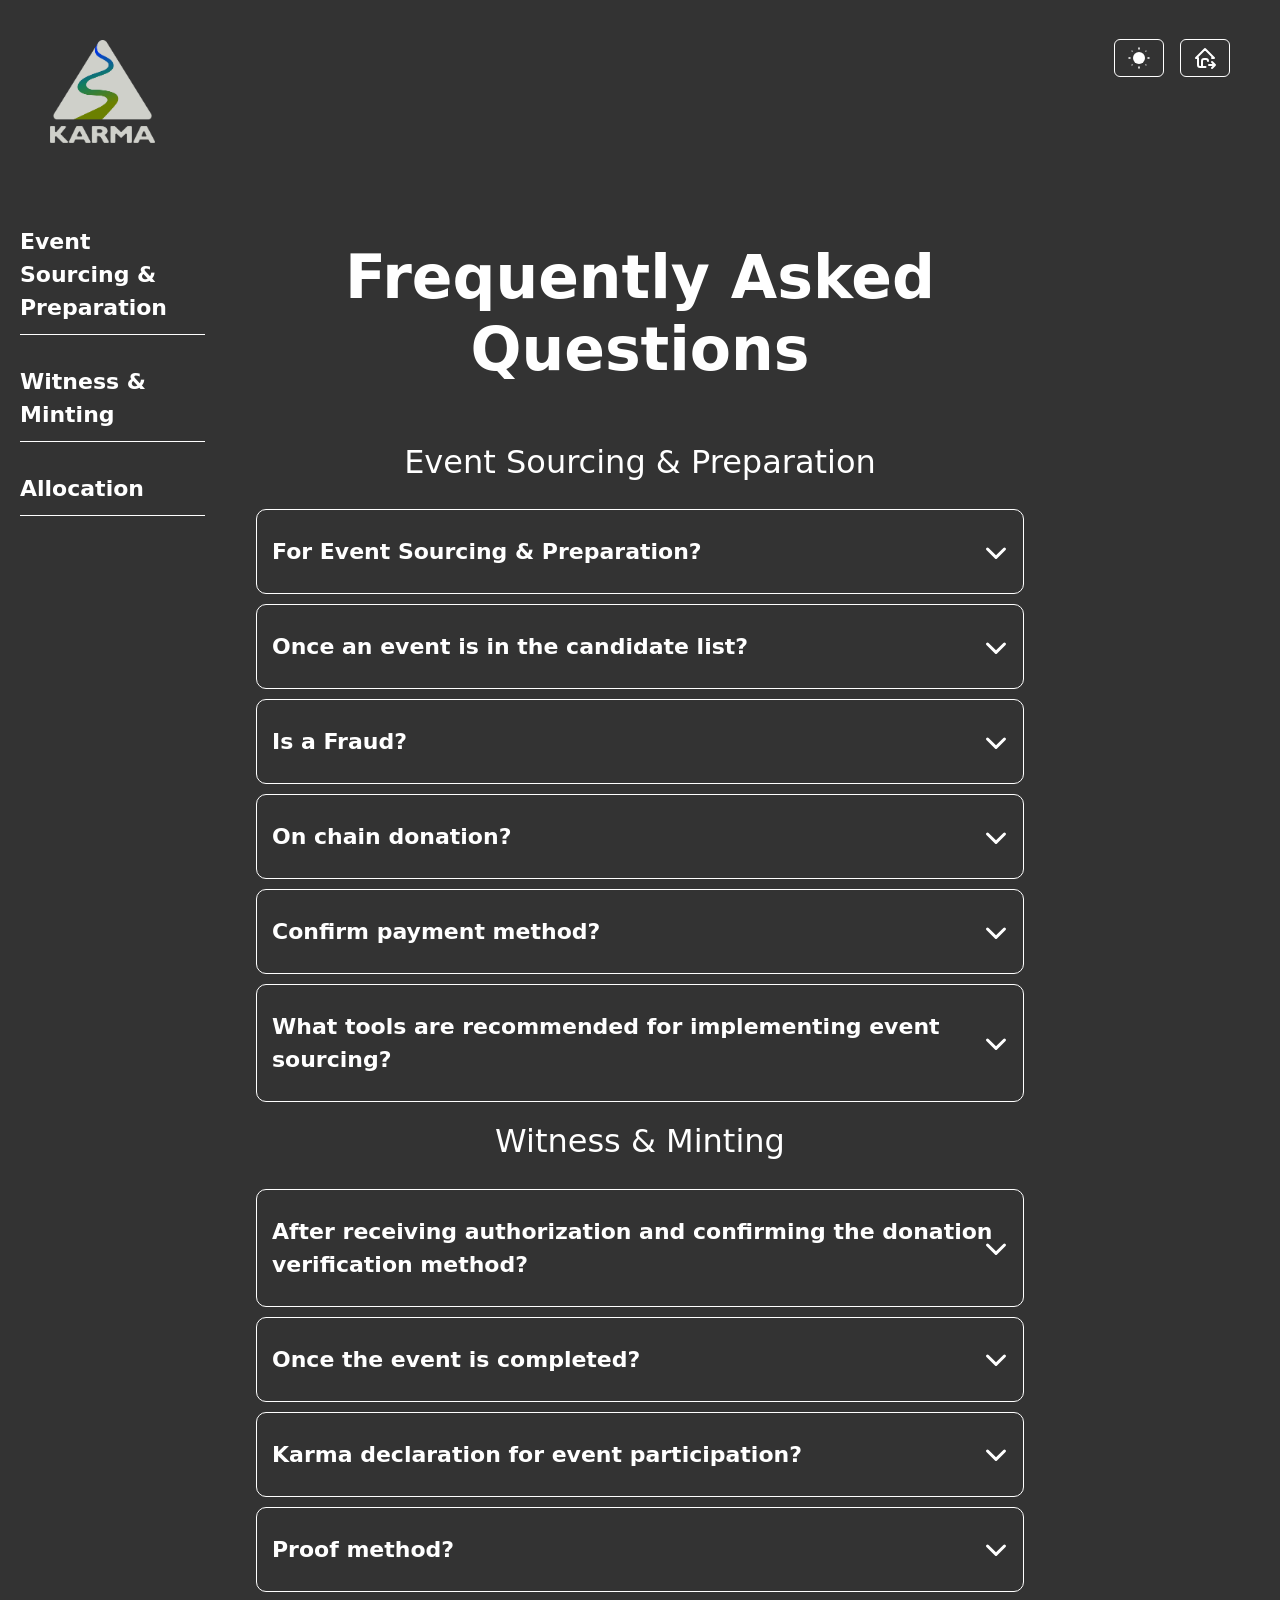
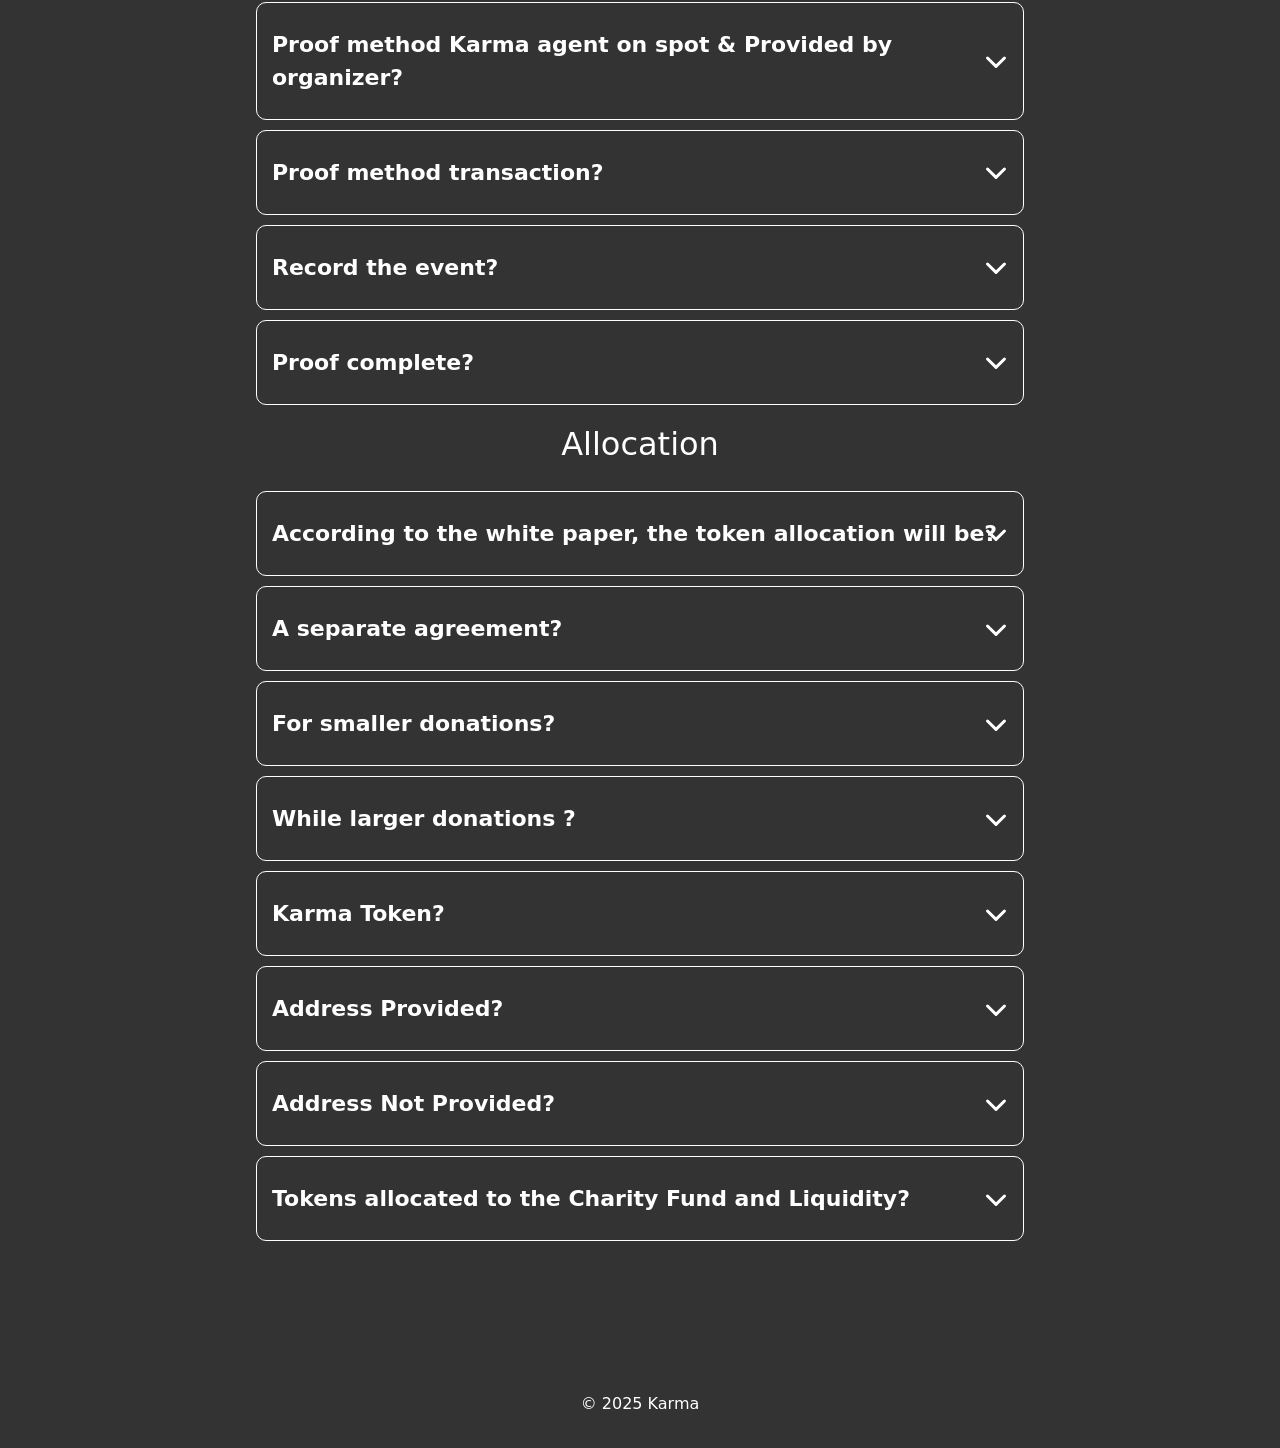
==== faq/index.html @ f9de681f "slug html" ====
<!DOCTYPE html>
<html lang="en">
<head>
    <meta charset="UTF-8" />
    <meta name="viewport" content="width=device-width, initial-scale=1.0" />
    <title>Karma Q&A</title>
    <link rel="stylesheet" href="../faq/faq.css" />
    <meta name="description" content="Karma Today - Faq" />
    <meta name="keywords" content="karma, Faq" />
    <meta name="author" content="karma" />
    <meta name="robots" content="index, follow" />
    <meta name="viewport" content="width=device-width, initial-scale=1.0" />
    <!-- Canonical URL -->
    <link rel="canonical" href="../faq/index.html" />
    <!-- Favicon -->
    <link rel="icon" href="../image/logo.png" type="image/x-icon" />
    <!-- Open Graph (Facebook, Zalo, v.v.) -->
    <meta property="og:title" content="Karma Today - Faq" />
    <meta property="og:description" content="karma today Faq" />
    <meta property="og:url" content="" />
    <meta property="og:type" content="website" />
    <!-- Twitter Card -->
    <meta name="twitter:card" content="summary_large_image" />
    <meta name="twitter:title" content="Karma Today" />
    <meta name="twitter:description" content="Karma today Faq" />
    <!-- Bootstrap CSS -->
    <link href="https://cdn.jsdelivr.net/npm/bootstrap@5.3.3/dist/css/bootstrap.min.css" rel="stylesheet" integrity="sha384-QWTKZyjpPEjISv5WaRU9OFeRpok6YctnYmDr5pNlyT2bRjXh0JMhjY6hW+ALEwIH" crossorigin="anonymous">
</head>
<body data-bs-theme="dark">
    <header>
        <div class="logo">
            <a href="/">
                <img src="../image/logo.png" alt="karma-logo">
            </a>
        </div>
        <div class="d-flex align-items-center">
            <button id="theme-toggle" class="btn btn-outline-secondary me-3">
                <svg class="theme-icon sun-icon" xmlns="http://www.w3.org/2000/svg" width="24" height="24" viewBox="0 0 24 24">
                    <path fill="currentColor" d="M18 12a6 6 0 1 1-12 0a6 6 0 0 1 12 0" />
                    <path fill="currentColor" fill-rule="evenodd" d="M12 1.25a.75.75 0 0 1 .75.75v1a.75.75 0 0 1-1.5 0V2a.75.75 0 0 1 .75-.75M1.25 12a.75.75 0 0 1 .75-.75h1a.75.75 0 0 1 0 1.5H2a.75.75 0 0 1-.75-.75m19 0a.75.75 0 0 1 .75-.75h1a.75.75 0 0 1 0 1.5h-1a.75.75 0 0 1-.75-.75M12 20.25a.75.75 0 0 1 .75.75v1a.75.75 0 0 1-1.5 0v-1a.75.75 0 0 1 .75-.75" clip-rule="evenodd" />
                    <path fill="currentColor" d="M4.398 4.398a.75.75 0 0 1 1.061 0l.393.393a.75.75 0 0 1-1.06 1.06l-.394-.392a.75.75 0 0 1 0-1.06m15.202 0a.75.75 0 0 1 0 1.06l-.392.393a.75.75 0 0 1-1.06-1.06l.392-.393a.75.75 0 0 1 1.06 0m-1.453 13.748a.75.75 0 0 1 1.061 0l.393.393a.75.75 0 0 1-1.06 1.06l-.394-.392a.75.75 0 0 1 0-1.06m-12.295 0a.75.75 0 0 1 0 1.06l-.393.393a.75.75 0 1 1-1.06-1.06l.392-.393a.75.75 0 0 1 1.06 0" opacity="0.5" />
                </svg>
                <svg class="theme-icon moon-icon d-none" xmlns="http://www.w3.org/2000/svg" width="24" height="24" viewBox="0 0 24 24">
                    <path fill="currentColor" fill-rule="evenodd" d="M22 12c0 5.523-4.477 10-10 10a10 10 0 0 1-3.321-.564A9 9 0 0 1 8 18a8.97 8.97 0 0 1 2.138-5.824A6.5 6.5 0 0 0 15.5 15a6.5 6.5 0 0 0 5.567-3.143c.24-.396.933-.32.933.143" clip-rule="evenodd" opacity="0.5" />
                    <path fill="currentColor" d="M2 12c0 4.359 2.789 8.066 6.679 9.435A9 9 0 0 1 8 18c0-2.221.805-4.254 2.138-5.824A6.47 6.47 0 0 1 9 8.5a6.5 6.5 0 0 1 3.143-5.567C12.54 2.693 12.463 2 12 2C6.477 2 2 6.477 2 12" />
                </svg>
            </button>
            <div class="btn-home btn btn-outline-secondary">
                <a href="/">
                    <svg xmlns="http://www.w3.org/2000/svg" width="24" height="24" viewBox="0 0 24 24">
                        <g fill="none" stroke="#000" stroke-linecap="round" stroke-linejoin="round" stroke-width="2">
                            <path d="M9 21v-6a2 2 0 0 1 2-2h2a2 2 0 0 1 2 2" />
                            <path d="M19 12h2l-9-9l-9 9h2v7a2 2 0 0 0 2 2h5.5m3.5-2h6m-3-3l3 3l-3 3" />
                        </g>
                    </svg>
                </a>
            </div>

        </div>
        
    </header>
    <div class="category-nav">
        <div class="sourcing">
            <a href="#" data-target="box1">Event Sourcing & Preparation</a>
        </div>
        <div class="witness">
            <a href="#" data-target="box2">Witness & Minting</a>
        </div>
        <div class="allocation">
            <a href="#" data-target="box3">Allocation</a>
        </div>
    </div> 
    <section id="container">
        <div class="faq-container">
            <div id="bg-tit">
                <h1>Frequently Asked Questions</h1>
            </div>
            <div class="faq-container_content">
                <!-- Dynamically populated by faq.js -->
            </div>
        </div>
    </section>
    <footer class="text-center p-3">
        <p>© 2025 Karma</p>
    </footer>
    <!-- Bootstrap JS -->
    <script src="https://cdn.jsdelivr.net/npm/bootstrap@5.3.3/dist/js/bootstrap.bundle.min.js" integrity="sha384-YvpcrYf0tY3lHB60NNkmXc5s9fDVZLESaAA55NDzOxhy9GkcIdslK1eN7N6jIeHz" crossorigin="anonymous"></script>
    <!-- Theme Toggle JS -->
    <script src="./theme-toggle.js"></script>
    <!-- FAQ JS -->
    <script src="./faq.js"></script>
</body>
</html>
---- faq/faq.css ----
@import url('https://fonts.cdnfonts.com/css/aceh');
* {
    padding: 0;
    box-sizing: border-box;
    margin: 0;
}
html {
    font-family: 'Aceh', sans-serif;
    scroll-behavior: smooth;
}
body {
    min-height: 100vh;
    position: relative;
    display: flex;
    align-items: center;
    flex-direction: column;
    transition: color 0.3s, border-color 0.3s, background-color 0.3s;
    scroll-behavior: smooth;
}  
header {
    width: 100%;
    display: flex;
    justify-content: space-between;
    height: 6rem;
    padding: 0 50px;
    position: fixed;
    margin-top: 10px;
    z-index: 100;

}
header .logo {
    margin-top: 30px;
    max-width: 105px;
    max-height: 80px;
}   
header .logo a{
    cursor: pointer;
    width: 100%;
    height: 100%;
}
header .logo img {
    object-fit: cover;
    width: 100%;
}   
#bg-tit{
    width: 100%;
    display: flex;
    align-items: center;
    justify-content: center;
}
#container {
    margin: 15vh 0;
    display: flex;
    width: 100%;
    position: relative;
    gap: 50px;
    justify-content: center;
}
.category-nav {
    display: flex;
    flex-direction: column;
    max-width: 16%;
    gap: 30px;
    height: 100%;
    padding-left: 30px;
    position: fixed;
    left: 0;
    top: 25%;
    cursor: pointer;
    z-index: 100;
}
.category-nav .sourcing,
.category-nav .witness,
.category-nav .allocation {
    font-size: 24px;
    font-weight: 600;
    border-bottom: 1px solid;
    padding-bottom: 10px;
    cursor: pointer;
}
.category-nav .sourcing a,
.category-nav .witness a,
.category-nav .allocation a {
    text-decoration: none;
    width: 100%;
    height: 100%;
}
#container .faq-container {
    display: flex;
    align-items: center;
    justify-content: center;
    flex-direction: column;
    gap: 30px;
    width: 100%;
    max-width: 60%;
}
#container .faq-container h1 {
    font-size: 70px;
    font-weight: bold;
    width: 100%;
    text-align: center;
}
#container .faq-container .faq-container_content {
    width: 100%;
}
.faq-container_content .faq-box {
    width: 100%;
    display: flex;
    flex-direction: column;
    gap: 10px;
}
.faq-box .faq-box_content .question {
    cursor: pointer !important;
    pointer-events: auto !important;
    z-index: 100;
}

/* Ensure no parent elements block clicks */
.faq-container, .faq-container_content, .faq-box {
    pointer-events: auto;
}
.faq-container_content .faq-box .faq-box_title {
    font-size: 20px;
    margin: 20px 0 10px;
    width: 100%;
}
.faq-container_content .faq-box .faq-box_title h2 {
    width: 100%;
    text-align: center;
}
.faq-container_content .faq-box .faq-box_content {
    width: 100%;
    border-radius: 10px;
    padding: 25px 15px;
    display: flex;
    flex-direction: column;
    justify-content: center;
    transition: all .3s ease-in-out;
    border: 1px solid;
}
.faq-box .faq-box_content .question {
    font-size: 22px;
    font-weight: 600;
    cursor: pointer;
    position: relative;
}
.faq-box .faq-box_content .answer {
    font-size: 20px;
    font-weight: 400;
    display: none;
}
.faq-box .faq-box_content .answer.active {
    display: block;
}
.faq-box .faq-box_content .accordion {
    position: absolute;
    top: 50%;
    right: 0;
    transform: translateY(-50%);
}
.faq-box .faq-box_content .accordion .show-answer {
    font-size: 20px;
    font-weight: 600;
    align-items: center;
    justify-content: center;
}
.faq-box .faq-box_content .accordion .show-answer svg.rotate {
    transform: rotate(180deg);
}
.faq-box .faq-box_content .accordion .show-answer {
    display: flex;
}
.faq-box .faq-box_content .accordion .show-answer svg {
    max-width: 100%;
    transition: transform 0.3s ease;
    width: 24px;
    height: 24px;
}
.no-select {
    -webkit-user-select: none;
    -ms-user-select: none;
    user-select: none;
}
.faq-container {
    -webkit-user-select: none;
    -ms-user-select: none;
    user-select: none;
}
footer {
    width: 100%;
}
.theme-icon {
    width: 24px;
    height: 24px;
    vertical-align: middle;
}

/* Ensure SVG fill matches theme */
[data-bs-theme="light"] .btn-outline-secondary .theme-icon {
    fill: #000;
}

[data-bs-theme="dark"] .btn-outline-secondary .theme-icon {
    fill: #fff;
}
[data-bs-theme="light"] .btn-home{
    border-color: #000;
}
[data-bs-theme="dark"] .btn-home{
    border-color: #fff;
}
[data-bs-theme="light"] .btn-home svg g {
    stroke: #000;
}

[data-bs-theme="dark"] .btn-home svg g {
    stroke: #fff;
}
/* Theme-specific styles */
[data-bs-theme="light"] {
    color: #000;
    border-color: #000;
    background-color: #fff;
}

[data-bs-theme="light"] header,
[data-bs-theme="light"] .category-nav .sourcing,
[data-bs-theme="light"] .category-nav .witness,
[data-bs-theme="light"] .category-nav .allocation,
[data-bs-theme="light"] .faq-box_content,
[data-bs-theme="light"] footer {
    border-color: #000;
}

[data-bs-theme="light"] .category-nav a,
[data-bs-theme="light"] .faq-box_content .question,
[data-bs-theme="light"] .faq-box_content .answer,
[data-bs-theme="light"] .faq-box_title h2 {
    color: #000;
}

[data-bs-theme="light"] .show-answer svg {
    fill: #000;
}

[data-bs-theme="light"] .btn-outline-secondary {
    color: #000;
    border-color: #000;
}

[data-bs-theme="light"] .btn-outline-secondary:hover {
    background-color: #6c757d;
    color: #fff;
}
[data-bs-theme="light"] .logo img {
    filter: none;
}

[data-bs-theme="dark"] {
    color: #fff;
    border-color: #fff;
    background-color: #333;
}

[data-bs-theme="dark"] header,
[data-bs-theme="dark"] .category-nav .sourcing,
[data-bs-theme="dark"] .category-nav .witness,
[data-bs-theme="dark"] .category-nav .allocation,
[data-bs-theme="dark"] .faq-box_content,
[data-bs-theme="dark"] footer {
    border-color: #fff;
}
[data-bs-theme="dark"] .category-nav a,
[data-bs-theme="dark"] .faq-box_content .question,
[data-bs-theme="dark"] .faq-box_content .answer,
[data-bs-theme="dark"] .faq-box_title h2 {
    color: #fff;
}

[data-bs-theme="dark"] .show-answer svg {
    fill: #fff;
}

[data-bs-theme="dark"] .btn-outline-secondary {
    color: #fff;
    border-color: #fff;
}

[data-bs-theme="dark"] .btn-outline-secondary:hover {
    background-color: #6c757d;
    color: #fff;
}
[data-bs-theme="dark"] .logo img {
    filter: invert(1);
}

/*respon*/
@media (max-width: 1440px) {
    header {
        padding: 0 50px;
        position: relative;
    }
    .category-nav {
        padding-left: 20px;
    }
    #container .faq-container h1 {
        font-size: 60px;
    }
    .category-nav .sourcing,
    .category-nav .witness,
    .category-nav .allocation {
        font-size: 22px;
    }
}

@media (max-width: 1200px) {
    header {
        padding: 0 40px;
        height: 5rem;
    }
    header .logo {
        max-width: 90px;
        max-height: 70px;
        margin-top: 25px;
    }
    .category-nav {
        top: 20%;
        gap: 25px;
    }
    #container {
        margin: 12vh 0;
    }
    #container .faq-container {
        max-width: 60%;
    }
    #container .faq-container h1 {
        font-size: 50px;
    }
    .faq-box .faq-box_content .question {
        font-size: 20px;
    }
    .faq-box .faq-box_content .answer {
        font-size: 18px;
    }
    .faq-container_content .faq-box .faq-box_title {
        font-size: 18px;
    }
}

@media (max-width: 990px) {
    header {
        padding: 0 40px;
        height: auto;
        gap: 35px;
    }
    header .logo {
        margin-top: 20px;
    }
    header .d-flex {
        justify-content: end;
        width: 100%;
    }
    .category-nav {
        position: static;
        flex-direction: row;
        max-width: 100%;
        justify-content: center;
        gap: 20px;
        padding: 0;
        margin: 35px 0 20px;
        background-color: inherit;
        flex-wrap: wrap;
    }
    .category-nav .sourcing,
    .category-nav .witness,
    .category-nav .allocation {
        font-size: 20px;
        border-bottom: none;
        padding: 10px 15px;
        border-radius: 10px;
        text-align: center;
    }
    #container {
        margin: 0;
        flex-direction: column;
        align-items: center;
    }
    #container .faq-container {
        max-width: 85%;
        gap: 0;
    }
    #container .faq-container h1 {
        font-size: 45px;
    }
}

@media (max-width: 768px) {
    header {
        padding: 0 20px;
    }
    header .logo {
        max-width: 80px;
        max-height: 60px;
    }
    #theme-toggle, .btn-home {
        padding: 8px;
    }
    .theme-icon, .btn-home svg {
        width: 20px;
        height: 20px;
    }
    .category-nav {
        gap: 15px;
    }
    #container{
        margin: 0;
    }
    .category-nav .sourcing,
    .category-nav .witness,
    .category-nav .allocation {
        font-size: 18px;
        padding: 8px 12px;
    }
    #container .faq-container {
        max-width: 90%;
        gap: 10px;
    }
    #container .faq-container h1 {
        font-size: 40px;
    }
    .faq-box .faq-box_content {
        padding: 20px 10px;
    }
    .faq-box .faq-box_content .question {
        font-size: 18px;
    }
    .faq-box .faq-box_content .answer {
        font-size: 16px;
    }
    .faq-container_content .faq-box .faq-box_title {
        font-size: 16px;
        margin: 15px 0 8px;
    }
    footer {
        font-size: 14px;
    }
}

@media (max-width: 640px) {
    header {
        padding: 0 15px;
        margin-top: 5px;
    }
    header .logo {
        max-width: 70px;
        max-height: 50px;
        margin-top: 15px;
    }
    header .d-flex {
        gap: 10px;
    }

    #theme-toggle, .btn-home {
        padding: 6px;
    }
    .theme-icon, .btn-home svg {
        width: 18px;
        height: 18px;
    }
    .category-nav {
        gap: 10px;
    }
    .category-nav .sourcing,
    .category-nav .witness,
    .category-nav .allocation {
        font-size: 16px;
        padding: 6px 10px;
    }
    #container .faq-container {
        max-width: 95%;
        gap: 0;
    }
    
    #container .faq-container h1 {
        font-size: 35px;
    }
    .faq-box .faq-box_content {
        padding: 15px 8px;
    }
    .faq-box .faq-box_content .question {
        font-size: 16px;
    }
    .faq-box .faq-box_content .answer {
        font-size: 14px;
    }
    .faq-container_content .faq-box .faq-box_title {
        font-size: 14px;
        margin: 12px 0 0;
    }
    .faq-box .faq-box_content .accordion .show-answer svg {
        width: 20px;
        height: 20px;
    }
    #theme-toggle {
        margin-right: 0 !important;
        padding: 7px 12px;
    }
    .btn-home{
        margin-left: 0 !important;
    }
    header .btn-home{
        margin-left: 0 !important;
    }
}

@media (max-width: 450px) {
    header{
        margin-top: 20px;
    }
    header .logo {
        max-width: 60px;
        max-height: 45px;
        margin-top: 0;
    }
    .theme-icon, .btn-home svg {
        width: 16px;
        height: 16px;
    }
    .category-nav .sourcing,
    .category-nav .witness,
    .category-nav .allocation {
        font-size: 14px;
    }
    #container .faq-container h1 {
        font-size: 30px;
    }
    .faq-box .faq-box_content .question {
        font-size: 14px;
    }
    .faq-box .faq-box_content .answer {
        font-size: 12px;
    }
    .faq-container_content .faq-box .faq-box_title {
        font-size: 12px;
    }
    footer {
        font-size: 12px;
        padding: 10px;
    }
}
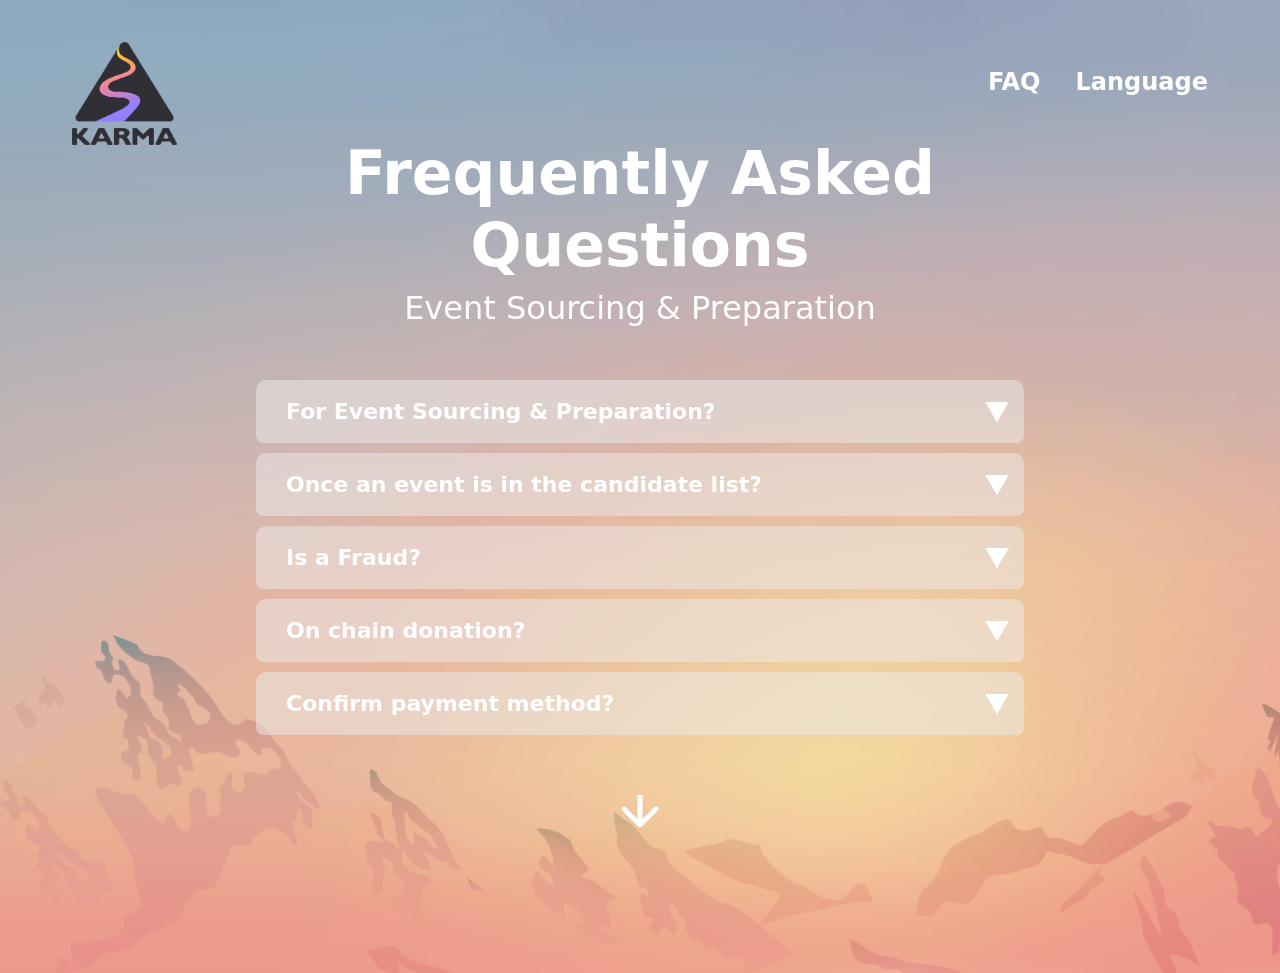
==== commit 562da6d1: "update" ====
--- a/faq/index.html
+++ b/faq/index.html
@@ -4,20 +4,20 @@
     <meta charset="UTF-8" />
     <meta name="viewport" content="width=device-width, initial-scale=1.0" />
     <title>Karma Q&A</title>
-    <link rel="stylesheet" href="../faq/faq.css" />
+    <link rel="stylesheet" href="./index.css" />
+    <link rel="stylesheet" href="../style.css" />
     <meta name="description" content="Karma Today - Faq" />
     <meta name="keywords" content="karma, Faq" />
     <meta name="author" content="karma" />
     <meta name="robots" content="index, follow" />
     <meta name="viewport" content="width=device-width, initial-scale=1.0" />
     <!-- Canonical URL -->
-    <link rel="canonical" href="../faq/index.html" />
+    <link rel="canonical" href="./index.html" />
     <!-- Favicon -->
     <link rel="icon" href="../image/logo.png" type="image/x-icon" />
     <!-- Open Graph (Facebook, Zalo, v.v.) -->
     <meta property="og:title" content="Karma Today - Faq" />
     <meta property="og:description" content="karma today Faq" />
-    <meta property="og:url" content="" />
     <meta property="og:type" content="website" />
     <!-- Twitter Card -->
     <meta name="twitter:card" content="summary_large_image" />
@@ -26,68 +26,50 @@
     <!-- Bootstrap CSS -->
     <link href="https://cdn.jsdelivr.net/npm/bootstrap@5.3.3/dist/css/bootstrap.min.css" rel="stylesheet" integrity="sha384-QWTKZyjpPEjISv5WaRU9OFeRpok6YctnYmDr5pNlyT2bRjXh0JMhjY6hW+ALEwIH" crossorigin="anonymous">
 </head>
-<body data-bs-theme="dark">
-    <header>
-        <div class="logo">
-            <a href="/">
-                <img src="../image/logo.png" alt="karma-logo">
+<body>
+    <main>
+        <div id="header">
+            <a href="/" class="logo">
+                <img src="../image/logo.png" alt="karma-logo" loading="lazy">
             </a>
-        </div>
-        <div class="d-flex align-items-center">
-            <button id="theme-toggle" class="btn btn-outline-secondary me-3">
-                <svg class="theme-icon sun-icon" xmlns="http://www.w3.org/2000/svg" width="24" height="24" viewBox="0 0 24 24">
-                    <path fill="currentColor" d="M18 12a6 6 0 1 1-12 0a6 6 0 0 1 12 0" />
-                    <path fill="currentColor" fill-rule="evenodd" d="M12 1.25a.75.75 0 0 1 .75.75v1a.75.75 0 0 1-1.5 0V2a.75.75 0 0 1 .75-.75M1.25 12a.75.75 0 0 1 .75-.75h1a.75.75 0 0 1 0 1.5H2a.75.75 0 0 1-.75-.75m19 0a.75.75 0 0 1 .75-.75h1a.75.75 0 0 1 0 1.5h-1a.75.75 0 0 1-.75-.75M12 20.25a.75.75 0 0 1 .75.75v1a.75.75 0 0 1-1.5 0v-1a.75.75 0 0 1 .75-.75" clip-rule="evenodd" />
-                    <path fill="currentColor" d="M4.398 4.398a.75.75 0 0 1 1.061 0l.393.393a.75.75 0 0 1-1.06 1.06l-.394-.392a.75.75 0 0 1 0-1.06m15.202 0a.75.75 0 0 1 0 1.06l-.392.393a.75.75 0 0 1-1.06-1.06l.392-.393a.75.75 0 0 1 1.06 0m-1.453 13.748a.75.75 0 0 1 1.061 0l.393.393a.75.75 0 0 1-1.06 1.06l-.394-.392a.75.75 0 0 1 0-1.06m-12.295 0a.75.75 0 0 1 0 1.06l-.393.393a.75.75 0 1 1-1.06-1.06l.392-.393a.75.75 0 0 1 1.06 0" opacity="0.5" />
-                </svg>
-                <svg class="theme-icon moon-icon d-none" xmlns="http://www.w3.org/2000/svg" width="24" height="24" viewBox="0 0 24 24">
-                    <path fill="currentColor" fill-rule="evenodd" d="M22 12c0 5.523-4.477 10-10 10a10 10 0 0 1-3.321-.564A9 9 0 0 1 8 18a8.97 8.97 0 0 1 2.138-5.824A6.5 6.5 0 0 0 15.5 15a6.5 6.5 0 0 0 5.567-3.143c.24-.396.933-.32.933.143" clip-rule="evenodd" opacity="0.5" />
-                    <path fill="currentColor" d="M2 12c0 4.359 2.789 8.066 6.679 9.435A9 9 0 0 1 8 18c0-2.221.805-4.254 2.138-5.824A6.47 6.47 0 0 1 9 8.5a6.5 6.5 0 0 1 3.143-5.567C12.54 2.693 12.463 2 12 2C6.477 2 2 6.477 2 12" />
-                </svg>
-            </button>
-            <div class="btn-home btn btn-outline-secondary">
-                <a href="/">
-                    <svg xmlns="http://www.w3.org/2000/svg" width="24" height="24" viewBox="0 0 24 24">
-                        <g fill="none" stroke="#000" stroke-linecap="round" stroke-linejoin="round" stroke-width="2">
-                            <path d="M9 21v-6a2 2 0 0 1 2-2h2a2 2 0 0 1 2 2" />
-                            <path d="M19 12h2l-9-9l-9 9h2v7a2 2 0 0 0 2 2h5.5m3.5-2h6m-3-3l3 3l-3 3" />
-                        </g>
-                    </svg>
-                </a>
-            </div>
-
-        </div>
-        
-    </header>
-    <div class="category-nav">
-        <div class="sourcing">
-            <a href="#" data-target="box1">Event Sourcing & Preparation</a>
-        </div>
-        <div class="witness">
-            <a href="#" data-target="box2">Witness & Minting</a>
-        </div>
-        <div class="allocation">
-            <a href="#" data-target="box3">Allocation</a>
-        </div>
-    </div> 
-    <section id="container">
-        <div class="faq-container">
-            <div id="bg-tit">
-                <h1>Frequently Asked Questions</h1>
-            </div>
-            <div class="faq-container_content">
-                <!-- Dynamically populated by faq.js -->
+            <div class="nav">
+                <div class="nav-faq" id="nav-faq">
+                    <a href="#">FAQ</a>
+                </div>
+                <div class="category-nav" id="category-nav">
+                    <div class="sourcing active">
+                        <a href="#" data-target="box1">Event Sourcing & Preparation</a>
+                    </div>
+                    <div class="witness">
+                        <a href="#" data-target="box2">Witness & Minting</a>
+                    </div>
+                    <div class="allocation">
+                        <a href="#" data-target="box3">Allocation</a>
+                    </div>
+                </div>
+                <div class="nav-language">
+                    <div id="lang-toggle">Language</div>
+                    <div id="lang-submenu" class="hidden">
+                        <div data-lang="en" class="lang active">ENG</div>
+                        <div data-lang="cn" class="lang">汉语</div>
+                    </div>
+                </div>
             </div>
         </div>
-    </section>
-    <footer class="text-center p-3">
-        <p>© 2025 Karma</p>
-    </footer>
+        <section id="container">
+            <div class="faq-container">
+                <div id="bg-tit">
+                    <h1>Frequently Asked Questions</h1>
+                </div>
+                <div class="faq-container_content">
+                    <!-- Dynamically populated by script -->
+                </div>
+            </div>
+        </section>
+    </main>
     <!-- Bootstrap JS -->
     <script src="https://cdn.jsdelivr.net/npm/bootstrap@5.3.3/dist/js/bootstrap.bundle.min.js" integrity="sha384-YvpcrYf0tY3lHB60NNkmXc5s9fDVZLESaAA55NDzOxhy9GkcIdslK1eN7N6jIeHz" crossorigin="anonymous"></script>
-    <!-- Theme Toggle JS -->
-    <script src="./theme-toggle.js"></script>
     <!-- FAQ JS -->
-    <script src="./faq.js"></script>
+    <script src="./index.js"></script>
 </body>
 </html>
--- a/faq/index.css
+++ b/faq/index.css
@@ -0,0 +1,523 @@
+@import url('https://fonts.googleapis.com/css2?family=Roboto:ital,wght@0,400;0,500;0,700;1,400;1,500;1,700&display=swap');
+* {
+    padding: 0;
+    box-sizing: border-box;
+    margin: 0;
+}
+html {
+    font-family: "Roboto", sans-serif;
+    scroll-behavior: smooth;
+}
+body {
+    min-height: 100vh;
+    position: relative;
+    transition: color 0.3s, border-color 0.3s, background-color 0.3s;
+    scroll-behavior: smooth;
+} 
+
+main{
+    position: relative;
+    display: flex;
+    flex-direction: column;
+    align-items: center;
+    height: 100%;
+    min-height: 100vh;
+    width: 100%;
+    background-image: url('../image/faq/bg.png');
+    background-repeat: no-repeat;
+    background-size: cover;
+    padding-top: 52px;
+    z-index: 100000;
+    overflow: hidden;
+}
+#header {
+    width: 100%;
+    display: flex;
+    justify-content: space-between;
+    height: 6rem;
+    padding: 0 50px;
+    position: fixed;
+    z-index: 100;
+
+}
+#header .logo a{
+    cursor: pointer;
+    width: 100%;
+    height: 100%;
+}
+#header .logo img {
+    object-fit: cover;
+    width: 100%;
+}
+#bg-tit{
+    width: 100%;
+    display: flex;
+    align-items: center;
+    justify-content: center;
+}
+#container {
+    margin: 15vh 0;
+    display: flex;
+    width: 100%;
+    position: relative;
+    gap: 50px;
+    justify-content: center;
+}
+.category-nav {
+    display: none;
+    position: absolute;
+    top: 100%;
+    box-shadow: 0 4px 8px rgba(0,0,0,0.1);
+    z-index: 100;
+    border-radius: 4px;
+    width: 250px;
+    height: 100vh;
+}
+
+.category-nav.visible {
+    display: block;
+}
+
+.category-nav div {
+    padding: 10px 15px;
+    cursor: pointer;
+    transition: background-color 0.3s;
+}
+
+.category-nav div:hover a{
+    color: #000;
+}
+
+.category-nav div.active a {
+    font-weight: bold;
+    color: #000;
+}
+
+.category-nav div a {
+    font-weight: bold;
+    color: #f5f5f5;
+}
+.nav-faq {
+    position: relative;
+    cursor: pointer;
+}
+.nav-faq:hover a{
+    color: #000;
+}
+
+.faq-box {
+    display: none;
+}
+
+.faq-box.active {
+    display: flex;
+}
+
+.show-more-btn {
+    display: flex;
+    align-items: center;
+    justify-content: center;
+    margin-top: 40px;
+    padding: 10px;
+    border-radius: 4px;
+    cursor: pointer;
+    width: 100%;
+}
+
+.show-more-btn svg {
+    transition: all .3s ease-in-out;
+}
+
+.show-more-btn.expanded svg {
+    transform: rotate(180deg);
+}
+
+.hidden-content {
+    display: none;
+}
+
+.hidden-content.visible {
+    display: flex;
+    gap: 10px;
+    flex-direction: column;
+}
+.category-nav .sourcing,
+.category-nav .witness,
+.category-nav .allocation {
+    font-size: 24px;
+    font-weight: 600;
+    border-bottom: 1px solid;
+    padding-bottom: 10px;
+    cursor: pointer;
+}
+.category-nav .sourcing a,
+.category-nav .witness a,
+.category-nav .allocation a {
+    text-decoration: none;
+    width: 100%;
+    height: 100%;
+}
+#container .faq-container {
+    display: flex;
+    align-items: center;
+    justify-content: center;
+    flex-direction: column;
+    width: 100%;
+    max-width: 60%;
+}
+#container .faq-container h1 {
+    font-size: 70px;
+    font-weight: bold;
+    width: 100%;
+    color: #fff;
+    text-align: center;
+}
+#container .faq-container .faq-container_content {
+    width: 100%;
+}
+.faq-container_content .faq-box {
+    width: 100%;
+    flex-direction: column;
+    gap: 10px;
+}
+/* .faq-container_content .box1 {
+    width: 100%;
+    display: flex;
+    flex-direction: column;
+    gap: 10px;
+} */
+.faq-box .faq-box_content .question {
+    cursor: pointer !important;
+    pointer-events: auto !important;
+    z-index: 100;
+    color: #fff;
+    font-weight: 600;
+    border-radius: 8px;
+    background: rgba(255, 255, 255, 0.45);
+}
+
+/* Ensure no parent elements block clicks */
+.faq-container, .faq-container_content, .faq-box {
+    pointer-events: auto;
+}
+.faq-container_content .faq-box .faq-box_title {
+    font-size: 20px;
+    width: 100%;
+}
+.faq-container_content .faq-box .faq-box_title h2 {
+    width: 100%;
+    text-align: center;
+    color: #fff;
+    padding-bottom: 35px;
+}
+.faq-container_content .faq-box .faq-box_content {
+    width: 100%;
+    border-radius: 10px;
+    display: flex;
+    flex-direction: column;
+    justify-content: center;
+    transition: all .3s ease-in-out;
+    background: rgba(58, 58, 58, 0.10);
+}
+.faq-box .faq-box_content .question {
+    border-top-right-radius: 10px;
+    border-top-left-radius: 10px;
+    font-size: 22px;
+    font-weight: 600;
+    cursor: pointer;
+    position: relative;
+    padding: 15px 15px 15px 30px;
+
+}
+.faq-box .faq-box_content .answer {
+    color: #fff;
+    font-weight: 400;
+    padding: 15px 15px 15px 30px;
+    font-size: 20px;
+    font-weight: 400;
+    display: none;
+    z-index: 1000;
+    border-bottom-right-radius: 10px;
+    border-bottom-left-radius: 10px;
+}
+.faq-box .faq-box_content .answer.active {
+    display: flex;
+}
+.faq-box .faq-box_content .accordion {
+    position: absolute;
+    top: 50%;
+    right: 2%;
+    transform: translateY(-50%);
+}
+.faq-box .faq-box_content .accordion .show-answer {
+    font-size: 20px;
+    font-weight: 600;
+    align-items: center;
+    justify-content: center;
+}
+.faq-box .faq-box_content .accordion .show-answer svg.rotate {
+    transform: rotate(180deg);
+}
+.faq-box .faq-box_content .accordion .show-answer {
+    display: flex;
+}
+.faq-box .faq-box_content .accordion .show-answer svg {
+    max-width: 100%;
+    transition: transform 0.3s ease;
+    width: 24px;
+    height: 24px;
+}
+.no-select {
+    -webkit-user-select: none;
+    -ms-user-select: none;
+    user-select: none;
+}
+.faq-container {
+    -webkit-user-select: none;
+    -ms-user-select: none;
+    user-select: none;
+}
+footer {
+    width: 100%;
+}
+/*respon*/
+@media (max-width: 1440px) {
+    header {
+        padding: 0 50px;
+        position: relative;
+    }
+    .category-nav {
+        padding-left: 20px;
+    }
+    #container .faq-container h1 {
+        font-size: 60px;
+        color: #fff;
+    }
+    .category-nav .sourcing,
+    .category-nav .witness,
+    .category-nav .allocation {
+        font-size: 22px;
+    }
+}
+
+@media (max-width: 1200px) {
+    header {
+        padding: 0 40px;
+        height: 5rem;
+    }
+    header .logo {
+        max-width: 90px;
+        max-height: 70px;
+        margin-top: 25px;
+    }
+    .category-nav {
+        gap: 25px;
+    }
+    #container {
+        margin: 12vh 0;
+    }
+    #container .faq-container {
+        max-width: 60%;
+    }
+    #container .faq-container h1 {
+        font-size: 50px;
+    }
+    .faq-box .faq-box_content .question {
+        font-size: 20px;
+    }
+    .faq-box .faq-box_content .answer {
+        font-size: 18px;
+    }
+    .faq-container_content .faq-box .faq-box_title {
+        font-size: 18px;
+    }
+}
+
+@media (max-width: 990px) {
+    main{
+        padding-top: 30px;
+    }
+    header {
+        padding: 0 40px;
+        height: auto;
+        gap: 35px;
+    }
+    header .logo {
+        margin-top: 20px;
+    }
+    header .d-flex {
+        justify-content: end;
+        width: 100%;
+    }
+    .category-nav .sourcing,
+    .category-nav .witness,
+    .category-nav .allocation {
+        font-size: 20px;
+        border-bottom: none;
+        padding: 10px 15px;
+        border-radius: 10px;
+        text-align: center;
+    }
+    #container {
+        margin: 0;
+        flex-direction: column;
+        align-items: center;
+    }
+    #container .faq-container {
+        max-width: 85%;
+        gap: 0;
+    }
+    #container .faq-container h1 {
+        font-size: 45px;
+    }
+}
+
+@media (max-width: 768px) {
+    main{
+        padding-top: 30px;
+    }
+    header {
+        padding: 0 20px;
+    }
+    header .logo {
+        max-width: 80px;
+        max-height: 60px;
+    }
+    .category-nav {
+        gap: 15px;
+    }
+    #container{
+        margin: 0;
+    }
+    .category-nav .sourcing,
+    .category-nav .witness,
+    .category-nav .allocation {
+        font-size: 18px;
+        padding: 8px 12px;
+    }
+    #container .faq-container {
+        max-width: 90%;
+        gap: 10px;
+    }
+    #container .faq-container h1 {
+        font-size: 40px;
+    }
+    .faq-box .faq-box_content .question {
+        font-size: 18px;
+    }
+    .faq-box .faq-box_content .answer {
+        font-size: 16px;
+    }
+    .faq-container_content .faq-box .faq-box_title {
+        font-size: 16px;
+        margin: 15px 0 8px;
+    }
+    footer {
+        font-size: 14px;
+    }
+}
+
+@media (max-width: 640px) {
+    .bg-tit{
+        margin: 0;
+    }
+    .faq-container_content .faq-box .faq-box_title h2{
+        padding-bottom: 20px;
+    }
+    #header{
+        justify-content: unset;
+    }
+    #header .nav {
+        gap: 0 !important;
+    }    
+    header {
+        padding: 0 15px;
+        margin-top: 5px;
+    }
+    header .logo {
+        max-width: 70px;
+        max-height: 50px;
+        margin-top: 15px;
+    }
+    header .d-flex {
+        gap: 10px;
+    }
+    .category-nav {
+        gap: 10px;
+    }
+    .category-nav .sourcing,
+    .category-nav .witness,
+    .category-nav .allocation {
+        font-size: 16px;
+        padding: 6px 10px;
+    }
+    #container .faq-container {
+        max-width: 95%;
+        gap: 0;
+    }
+    
+    #container .faq-container h1 {
+        font-size: 35px;
+    }
+    .faq-box .faq-box_content .question {
+        font-size: 16px;
+    }
+    .faq-box .faq-box_content .answer {
+        font-size: 14px;
+    }
+    .faq-container_content .faq-box .faq-box_title {
+        font-size: 14px;
+        margin: 12px 0 0;
+    }
+    .faq-box .faq-box_content .accordion .show-answer svg {
+        width: 20px;
+        height: 20px;
+    }
+    .btn-home{
+        margin-left: 0 !important;
+    }
+    header .btn-home{
+        margin-left: 0 !important;
+    }
+    #header .nav{
+        flex-wrap: nowrap;
+    }
+    .question{
+        z-index: 100000;
+    }
+    h1,h2{
+        color: #000;
+    }
+}
+
+@media (max-width: 450px) {
+    header{
+        margin-top: 20px;
+    }
+    header .logo {
+        max-width: 60px;
+        max-height: 45px;
+        margin-top: 0;
+    }
+    .category-nav .sourcing,
+    .category-nav .witness,
+    .category-nav .allocation {
+        font-size: 14px;
+    }
+    #container .faq-container h1 {
+        font-size: 30px;
+    }
+    .faq-box .faq-box_content .question {
+        font-size: 14px;
+    }
+    .faq-box .faq-box_content .answer {
+        font-size: 12px;
+    }
+    .faq-container_content .faq-box .faq-box_title {
+        font-size: 12px;
+    }
+    footer {
+        font-size: 12px;
+        padding: 10px;
+    }
+}
--- a/style.css
+++ b/style.css
@@ -0,0 +1,647 @@
+@import url('https://fonts.googleapis.com/css2?family=Roboto:ital,wght@0,400;0,500;0,700;1,400;1,500;1,700&display=swap');
+*{
+    padding: 0;
+    box-sizing: border-box;
+    margin: 0;
+}
+html{
+    font-family: "Roboto", sans-serif;
+    scroll-behavior: smooth;
+}
+body{
+    min-height: 100vh;
+    position: relative;
+}
+.strong{
+    font-weight: bold;
+}
+.pd-text{
+    padding-left: 20px;
+    font-weight: 400;
+}
+.mb{
+    display: none;
+}
+.nav-menu {
+    display: none;
+    cursor: pointer;
+    padding: 10px;
+}
+.mountain-container{
+    position: relative;
+    display: flex;
+    flex-direction: column;
+    align-items: center;
+    justify-content: center;
+    height: 100%;
+    width: 100%;
+    padding: 52px 0;
+}
+.karma-content{
+    display: flex;
+    flex-direction: column;
+    align-items: center;
+    justify-content: center;
+    gap: 20px;
+    padding: 0 100px 60px 100px;
+    position: absolute;
+    top: 85%;
+}
+.karma-content h1{
+    font-size: 40px;
+    font-weight: 700;
+}
+.karma-content > span{
+    width: 100%;
+    font-weight: 600;
+    font-size: 28px;
+}
+.karma-content p{
+    width: 100%;
+}
+.karma-content ul{
+    width: 100%;
+}
+.karma-content_img{
+    width: 50%;
+    height: 50%;
+    margin: 50px 0;
+}
+.karma-content_img img{
+    width: 100%;
+    height: 100%;
+    object-fit: cover;
+}
+.karma-content ul li{
+    display: flex;
+    gap: 10px;
+    font-size: 20px;
+}
+.karma-content ul {
+    font-size: 20px;
+}
+#karma-content_en p{
+    font-size: 20px;
+    font-weight: 400;
+}
+table {
+    border: 1px solid black;
+    border-collapse: collapse;
+    margin-bottom: 50px;   
+}
+th, td {
+    padding: 8px;
+    text-align: center;
+}
+tr:nth-child(even) {
+    background-color: #f2f2f2;
+}
+.bg{
+    position: absolute;
+    top: 0;
+    left: 0;
+    bottom: 320px;
+    right: 0;
+    z-index: -1;
+}
+.bg img{
+    width: 100%;
+    height: 100%;
+}
+#header{
+    display: flex;
+    align-items: center;
+    justify-content: space-between;
+    width: 100%;
+    height: 60px;
+    padding: 0 72px;
+    position: relative;
+}
+#header .logo{
+    width: 105px;
+    height: 80px;
+    position: relative;
+    animation: moveHeader 1.5s;
+    cursor: pointer;
+}
+#header .logo a{
+    cursor: pointer;
+    width: 100%;
+    height: 100%;
+}
+#header .logo img{
+    object-fit: cover;
+    width: 100%;
+}
+#header .nav{
+    display: flex;
+    align-items: center;
+    color: #FFFFFF;
+    justify-content: flex-end;
+    font-size: 20px;
+    line-height: 100%;
+    font-weight: 500;
+    position: relative;
+    animation: moveHeader 1.5s;
+    cursor: pointer;
+    gap: 20px;
+}
+#header .nav .nav-faq{
+    padding: 15px;
+    border-radius: 15px;
+    height: 100%;
+}
+#header .nav .nav-faq a{
+    text-decoration: none;
+    display: flex;
+    font-weight: 700;
+    font-size: 24px;
+    align-items: center;
+    color: #fff;
+    width: 100%;
+    height: 100%;
+}
+#header .nav .nav-language{
+    position: relative;
+}
+#header .nav .nav-faq a:hover{
+    color: #000;
+    transition: all .3s ease-in-out ;
+}
+#header .nav .nav-language #lang-submenu{
+    display: flex;
+    flex-direction: column;
+    align-items: start;
+    justify-content: flex-start;
+    padding: 10px;
+    height: 10vh;
+    width: 100%;
+    top: 150%;
+    z-index: 1000;
+    position: absolute;
+    box-shadow: 0 4px 8px rgba(0,0,0,0.1);
+    z-index: 100;
+    border-radius: 4px;
+}
+#header .nav .nav-language #lang-submenu.hidden{
+    display: none ;
+
+}
+#header .nav .nav-language #lang-submenu .lang{
+    font-size: 20px;
+    width: 100%;
+    cursor: pointer;
+    font-weight: 700;
+    height: 100%;
+}
+#header .nav .nav-language #lang-submenu .lang:hover,
+#header .nav .nav-language #lang-submenu .lang.active{
+    color: #000;
+}
+#header .nav .nav-language #lang-toggle{
+    display: flex;
+    align-items: center;
+    width: 100%;
+    color: #fff;
+    font-weight: 700;
+    height: 100%;
+    font-size: 24px;
+
+}
+#header .nav .nav-language #lang-toggle:hover{
+    color: #000;
+    transition: all .3s ease-in-out ;
+}
+#container{
+    width: 100%;
+    display: flex;
+    align-items: center;
+    position: relative;
+    justify-content: center;
+    margin-top: 25px;
+    animation: moveContainer 1.5s;
+}
+#container .title{
+    width: 55%;
+    display: flex;
+    align-items: center;
+    justify-content: space-evenly;
+}
+#container .title span{
+    letter-spacing: 5px;
+    font-size: 50px;
+    font-weight: 700;
+    color: #FFFFFF;                               
+}
+#container .sun{
+    width: 143px;
+    height: 143px;
+    display: flex;
+    position: absolute;
+    left: 50%;
+    transform: translateX(-50%);
+}
+#container .sun img{
+    width: 100%;
+    height: 100%;
+}
+.mountain{
+    display: flex;
+    width: 100%;
+    height: 100%;
+    max-height: 100vh;
+    position: relative;
+    margin-top: 62px;
+}
+.mountain img{
+    width: 100%;
+}
+.mountain .road{
+    position: absolute;
+    height: 68%;
+    width: 100%;
+    top: 3%;
+    z-index: 100;
+}
+.mountain .road #donation-data{
+    position: absolute;
+    color: #FFFFFF;
+    font-size: 20px;
+    font-weight: 700;
+    bottom: 2%;
+    left: 24%;
+}
+.road1 {
+    display: flex;
+    justify-content: center;
+    width: 100%;
+    padding-left: 2vw;
+    height: 100%;
+    opacity: 1;
+    animation: fadeIn 2s forwards ease-in-out;
+    z-index: 10;
+}
+.road1 svg{
+    width: 55%;
+    transition: all 1s linear;
+    height: 100%;
+}
+.road1 svg path{
+    transition: all 1s linear;
+}
+.line {
+    animation: fillIn 0.5s ease forwards;
+}
+.my-label {
+    position: absolute;
+    transform: translate(-50%, -50%);
+  }
+@keyframes fillIn {
+    to {
+        fill: #f5f5f5;
+        stroke: #f5f5f5;
+    }
+}
+.karma-content{
+    width: 100%;
+    display: flex;
+}
+.karma-content p{
+    color: #000;
+}
+.hidden{
+    display: none;
+}
+@media (max-width: 1440px){
+    .bg{
+        bottom: 25%;
+    }
+    #container .sun{
+        width: 133px;
+        height: 133px;
+    }
+    .mountain{
+        margin-top: 20px;
+        overflow: hidden;
+    }
+    #container .title{
+        gap: 5rem;
+    }
+    .mountain .road svg{
+        max-height: 675px;
+    }
+    .mountain .road span{
+        bottom: 10px;
+    }
+}
+@media (max-width: 1200px) {
+    .karma-content{
+        padding: 0 60px 60px ;
+    }
+    #header .logo {
+        padding-top: 10px;
+    }
+    #container .title{
+        width: 65%;
+        span{
+            letter-spacing: 4px;
+            font-size: 36px;
+            font-weight: 700;
+            color: #FFFFFF;
+        }
+    }
+    .bg{
+        bottom: 25%;
+    }
+}
+@media (max-width: 990px){
+    #header {
+        padding: 0 40px;
+    }
+    #container .sun{
+        width: 100px;
+        height: 100px;
+    }
+    #header .logo{
+        width: 85px;
+    }
+    .mountain-container {
+        padding: 30px 0;
+    }
+    .karma-content{
+        top: 80%;
+    }
+}
+@media (max-width: 900px){
+    .karma-content{
+        top: 72%;
+    }
+}
+@media (max-width: 820px){
+    .karma-content{
+        top: 70%;
+    }
+}
+@media (max-width: 768px) {
+    .mountain-container{
+        padding: 30px 0 0;
+    }
+    .karma-content{
+        padding: 0 30px 60px ;
+        top: 85%;
+    }
+    #container .title{
+        width: 70%;
+        span{
+            letter-spacing: 4px;
+            font-size: 32px;
+            font-weight: 700;
+            color: #FFFFFF;
+        }
+    }
+    .mountain {
+        max-height: 695px;
+        height: 695px;
+    }
+    .mountain img{
+        display: block;
+        object-fit: cover;
+    }
+    .mountain .road span{
+        left: 15%;
+    }
+    #container .title img{
+        height: 25px;
+    }
+    #container .sun{
+        height: 120px;
+        width: 120px;
+    }
+    .road1 svg{
+        width: 100%;
+    }
+}
+@media (max-width: 640px) {
+    .faq-container_content .faq-box .faq-box_content{
+        color: #000;
+        z-index: -10;
+    }
+    #header .nav .nav-language #lang-submenu {
+        display: flex;
+        flex-direction: column;
+        align-items: start;
+        justify-content: flex-start;
+        padding: 10px;
+        height: 10vh;
+        background: #D9D9D9 !important;
+
+    }
+    #header {
+        padding: 0px 30px;
+        margin-top: 0 !important;
+    }
+    .category-nav {
+        display: none; 
+        position: fixed;
+        top: 0; 
+        object-fit: cover;
+        left: 0;
+        width: 100%;
+        bottom: 0;
+        height: 100%;
+        background: rgba(0, 0, 0, 0.9); 
+        flex-direction: column; 
+        align-items: center;
+        padding: 20px;
+        box-shadow: 0 4px 8px rgba(0, 0, 0, 0.2);
+        z-index: 99;
+        align-items: center;
+        justify-content: center;
+    }
+    .category-nav.visible {
+        display: flex; 
+    }
+    .category-nav div {
+        width: 100%;
+        text-align: center;
+        padding: 15px;
+        border-bottom: 1px solid rgba(255, 255, 255, 0.2);
+    }
+    .category-nav div:last-child {
+        border-bottom: none;
+    }
+    .category-nav div a {
+        color: #fff;
+        font-size: 18px;
+        text-decoration: none;
+    }
+    .category-nav div.active a {
+        color: #fff;
+        font-weight: bold;
+    }
+    .category-nav div:hover a {
+        color: #ddd;
+    }
+
+    .mountain .pc{
+        display: none !important;
+    }
+    .mountain .mb{
+        display: flex !important;
+    }
+
+    #header .nav .nav-language form #lang-switch{
+        font-size: 14px;
+    }
+    #header .logo{
+        width: 70px;
+    }
+    .mountain .road{
+        left: 0%;
+        top: 3%;
+    }
+    .road1{
+        overflow: hidden;
+    }
+    .road1 svg{
+        padding-left: 0;
+        max-width: 100%;
+    }
+    .karma-content {
+        top: 85%;
+    }
+    #container .title span{
+        font-size: 24px;
+    }
+    #container .sun{
+        width: 90px;
+        height: 90px;
+    }
+    table tbody tr th, td {
+        font-size: 13px !important;
+    }
+}
+@media (max-width: 450px) {
+    main {
+        padding-top: 20px;
+    }
+    table tbody tr th, td {
+        font-size: 9px !important;
+    }
+    .pd-text{
+        padding-left: 10px;
+    }
+    .mountain-container {
+        padding: 20px 0;
+    }
+    .karma-content{
+        gap: 10px;
+    }
+    .karma-content h1{
+        font-size: 36px;
+    }
+    .karma-content span{
+        font-size: 20px;
+    }
+    .karma-content p{
+        font-size: 14px;
+    }
+    #karma-content_en p{
+        font-size: 18px;
+    }
+    .karma-content ul {
+        font-size: 18px;
+    }
+    #karma-content_en ul li{
+        font-size: 18px;
+    }
+    #header{
+        height: 55px;
+        padding: 0 20px 0 20px;
+    }
+    #header .logo{
+        width: 50px;
+        display: flex;
+        align-items: center;
+        padding-top: 0;
+    }
+    #header .nav .nav-language{
+        width: 100%;
+        height: 35px;
+    }
+    #header .nav .nav-language form #lang-switch{
+        padding: 0;
+        font-size: 12px;
+        width: 100%;
+        opacity: .8;
+    }
+    #container .title{
+        width: 100%;
+        gap: 5rem;
+        span{
+            letter-spacing: 3px;
+            font-size: 28px;
+            font-weight: 700;
+            color: #FFFFFF;
+        }
+    }
+    .mountain .road{
+        top: 3.5%;
+    }
+    .mountain .road .road1{
+        padding: 0;
+    }
+    #container .sun{
+        height: 90px;
+        width: 90px;
+    }
+    #container .title img{
+        height: 15px;
+    }
+    .mountain{
+        height: 695px;
+        overflow: hidden;
+        margin-top: 20px;
+    }
+    .mountain img{
+        display: block;
+        object-fit: cover;
+    }
+    #container .sun{
+        transform: translateX(-48%);
+    }
+    .karma-content{
+        padding: 0 18px 20px 18px;
+    }
+    .karma-content_img{
+        width: 100%;
+        margin: 20px 0;
+    }
+    table{
+        margin-bottom: 20px;
+        font-size: 50%;
+    }
+    #container{
+        margin-top: 35px;
+    }
+}
+@keyframes moveHeader {
+    from {top: 1000px;}
+    to {top: 0px;}
+}
+@keyframes moveContainer {
+  from {top: 200px;}
+  to {top: 0px;}
+}
+@keyframes moveHeaderM {
+    from {top: 1000px;}
+    to {top: 50%;transform: translateY(-50%)}
+}
+@keyframes fadeIn {
+    from {
+        opacity: 1;
+    }
+    to {
+        z-index: 1;
+    }
+}
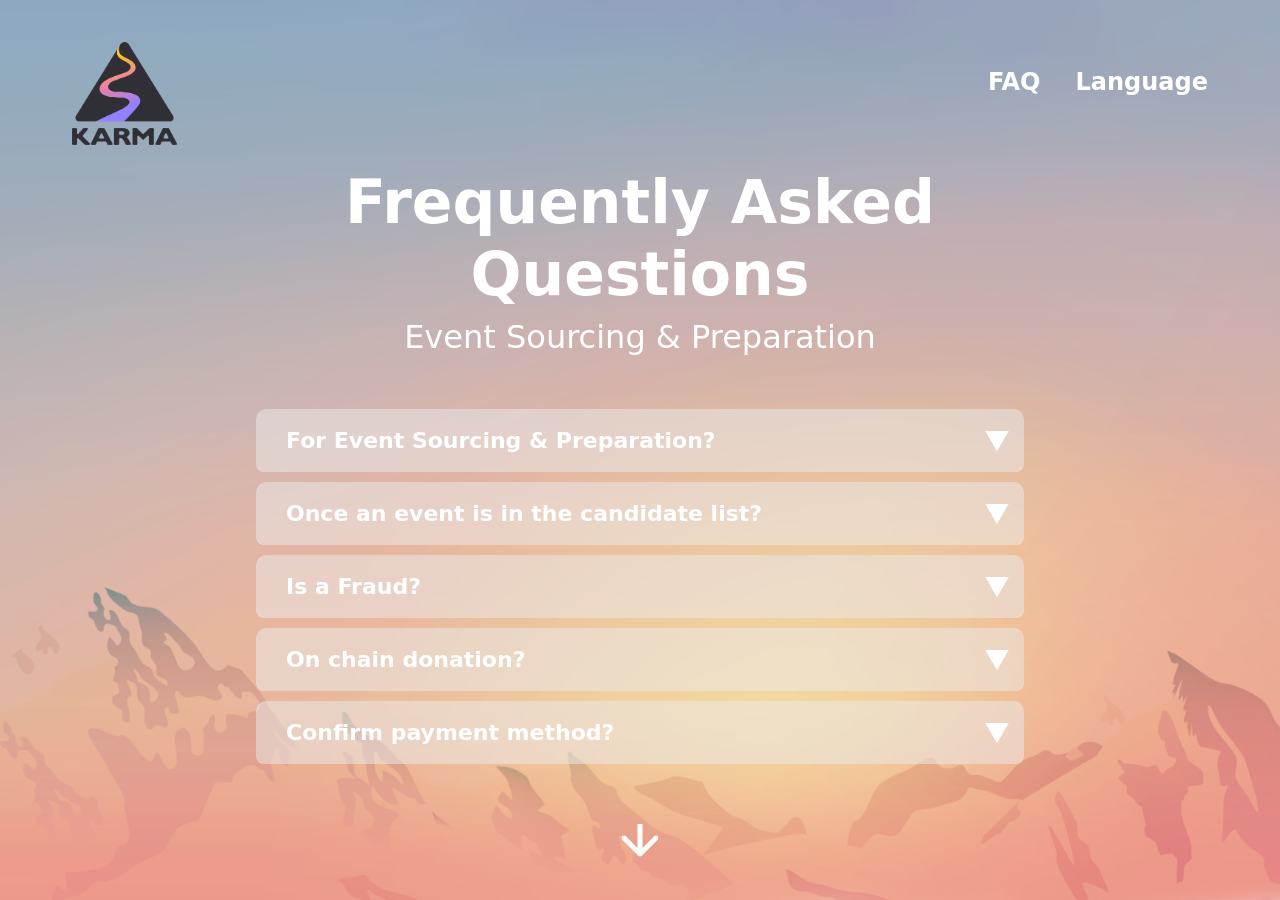
==== commit 909cb5c4: "fix mb" ====
--- a/faq/index.html
+++ b/faq/index.html
@@ -37,6 +37,11 @@
                     <a href="#">FAQ</a>
                 </div>
                 <div class="category-nav" id="category-nav">
+                    <div class="close-btn_nav"> 
+                        <svg xmlns="http://www.w3.org/2000/svg" width="48" height="48" viewBox="0 0 24 24">
+                            <path fill="#fff" d="M6.4 19L5 17.6l5.6-5.6L5 6.4L6.4 5l5.6 5.6L17.6 5L19 6.4L13.4 12l5.6 5.6l-1.4 1.4l-5.6-5.6z" />
+                        </svg>
+                    </div>
                     <div class="sourcing active">
                         <a href="#" data-target="box1">Event Sourcing & Preparation</a>
                     </div>
--- a/faq/index.css
+++ b/faq/index.css
@@ -56,7 +56,7 @@
     justify-content: center;
 }
 #container {
-    margin: 15vh 0;
+    margin: 6vh 0 0!important;
     display: flex;
     width: 100%;
     position: relative;
@@ -72,6 +72,23 @@
     border-radius: 4px;
     width: 250px;
     height: 100vh;
+}
+.category-nav .close-btn_nav{
+    position: absolute;
+    top: 20px;
+    right: 20px;
+    cursor: pointer;
+    padding: 10px;
+    z-index: 100;
+    display: none;
+}
+
+.category-nav .close-btn_nav svg{
+    position: absolute;
+    right: 0;
+    width: 25px;
+    height: 25px;
+    z-index: 99;
 }
 
 .category-nav.visible {
@@ -418,6 +435,16 @@
 }
 
 @media (max-width: 640px) {
+    .category-nav .close-btn_nav {
+        display: block; 
+    }
+    .category-nav .close-btn_nav:hover svg path {
+        fill: #ccc; 
+    }
+    .faq-container_content .faq-box .faq-box_content{
+        color: #000;
+        z-index: 10;
+    }
     .bg-tit{
         margin: 0;
     }
@@ -488,9 +515,65 @@
     h1,h2{
         color: #000;
     }
+    .category-nav {
+        display: none; 
+        position: fixed;
+        top: 0; 
+        object-fit: cover;
+        left: 0;
+        width: 100%;
+        bottom: 0;
+        height: 100%;
+        background: rgba(0, 0, 0, 0.9); 
+        flex-direction: column; 
+        align-items: center;
+        padding: 20px;
+        box-shadow: 0 4px 8px rgba(0, 0, 0, 0.2);
+        z-index: 99;
+        align-items: center;
+        justify-content: center;
+    }
+    .category-nav.visible {
+        display: flex; 
+    }
+    .category-nav div {
+        width: 100%;
+        text-align: center;
+        padding: 15px;
+    }
+    .category-nav div:last-child {
+        border-bottom: none;
+    }
+    .category-nav div a {
+        color: #fff;
+        font-size: 18px;
+        text-decoration: none;
+    }
+    .category-nav div.active a {
+        color: #fff;
+        font-weight: bold;
+    }
+    .category-nav div:hover a {
+        color: #ddd;
+    }
+
 }
 
 @media (max-width: 450px) {
+    .faq-box .faq-box_content .accordion .show-answer svg {
+        width: 18px;
+        height: 18px;
+    }
+    .show-more-btn{
+        margin-top: 30px;
+    }
+    .show-more-btn svg{
+        width: 30px;
+    }
+    .faq-box .faq-box_content .question,
+    .faq-box .faq-box_content .answer {
+        padding: 12px 35px 12px 20px;
+    }
     header{
         margin-top: 20px;
     }
@@ -504,8 +587,12 @@
     .category-nav .allocation {
         font-size: 14px;
     }
+    #container .faq-container h2 {
+        margin-bottom: 0;
+    }
     #container .faq-container h1 {
         font-size: 30px;
+        margin-bottom: 0;
     }
     .faq-box .faq-box_content .question {
         font-size: 14px;
--- a/style.css
+++ b/style.css
@@ -335,10 +335,22 @@
     }
 }
 @media (max-width: 1200px) {
+    main{
+        padding-top: 42px;
+    }
+    .nav .nav-faq a,
+    .nav-language #lang-toggle{
+        font-size: 22px !important;
+    }
+    .nav-language #lang-submenu .lang{
+        font-size: 20px !important;
+    } 
     .karma-content{
         padding: 0 60px 60px ;
     }
     #header .logo {
+        width: 90px;
+        height: 75px;
         padding-top: 10px;
     }
     #container .title{
@@ -355,6 +367,13 @@
     }
 }
 @media (max-width: 990px){
+    .nav .nav-faq a,
+    .nav-language #lang-toggle{
+        font-size: 20px !important;
+    }
+    .nav-language #lang-submenu .lang{
+        font-size: 18px !important;
+    } 
     #header {
         padding: 0 40px;
     }
@@ -422,10 +441,14 @@
     }
 }
 @media (max-width: 640px) {
-    .faq-container_content .faq-box .faq-box_content{
-        color: #000;
-        z-index: -10;
-    }
+    .nav .nav-faq a,
+    .nav-language #lang-toggle{
+        font-size: 18px !important;
+    }
+    .nav-language #lang-submenu .lang{
+        font-size: 16px !important;
+    } 
+
     #header .nav .nav-language #lang-submenu {
         display: flex;
         flex-direction: column;
@@ -440,49 +463,6 @@
         padding: 0px 30px;
         margin-top: 0 !important;
     }
-    .category-nav {
-        display: none; 
-        position: fixed;
-        top: 0; 
-        object-fit: cover;
-        left: 0;
-        width: 100%;
-        bottom: 0;
-        height: 100%;
-        background: rgba(0, 0, 0, 0.9); 
-        flex-direction: column; 
-        align-items: center;
-        padding: 20px;
-        box-shadow: 0 4px 8px rgba(0, 0, 0, 0.2);
-        z-index: 99;
-        align-items: center;
-        justify-content: center;
-    }
-    .category-nav.visible {
-        display: flex; 
-    }
-    .category-nav div {
-        width: 100%;
-        text-align: center;
-        padding: 15px;
-        border-bottom: 1px solid rgba(255, 255, 255, 0.2);
-    }
-    .category-nav div:last-child {
-        border-bottom: none;
-    }
-    .category-nav div a {
-        color: #fff;
-        font-size: 18px;
-        text-decoration: none;
-    }
-    .category-nav div.active a {
-        color: #fff;
-        font-weight: bold;
-    }
-    .category-nav div:hover a {
-        color: #ddd;
-    }
-
     .mountain .pc{
         display: none !important;
     }
@@ -522,6 +502,16 @@
     }
 }
 @media (max-width: 450px) {
+    .nav .nav-faq a,
+    .nav-language #lang-toggle{
+        font-size: 16px !important;
+    }
+    .nav-language #lang-submenu .lang{
+        font-size: 14px !important;
+    } 
+    .karma-content {
+        top: 88%;
+    }
     main {
         padding-top: 20px;
     }
@@ -538,22 +528,25 @@
         gap: 10px;
     }
     .karma-content h1{
-        font-size: 36px;
+        font-size: 30px;
     }
     .karma-content span{
-        font-size: 20px;
+        font-size: 16px;
+    }
+    .karma-content p .strong{
+        font-size: 14px;
     }
     .karma-content p{
-        font-size: 14px;
+        font-size: 13px;
     }
     #karma-content_en p{
-        font-size: 18px;
+        font-size: 13px;
     }
     .karma-content ul {
-        font-size: 18px;
+        font-size: 13px;
     }
     #karma-content_en ul li{
-        font-size: 18px;
+        font-size: 13px;
     }
     #header{
         height: 55px;
@@ -578,12 +571,12 @@
     #container .title{
         width: 100%;
         gap: 5rem;
-        span{
-            letter-spacing: 3px;
-            font-size: 28px;
-            font-weight: 700;
-            color: #FFFFFF;
-        }
+    }
+    #container .title span{
+        letter-spacing: 3px;
+        font-size: 28px;
+        font-weight: 700;
+        color: #FFFFFF;
     }
     .mountain .road{
         top: 3.5%;
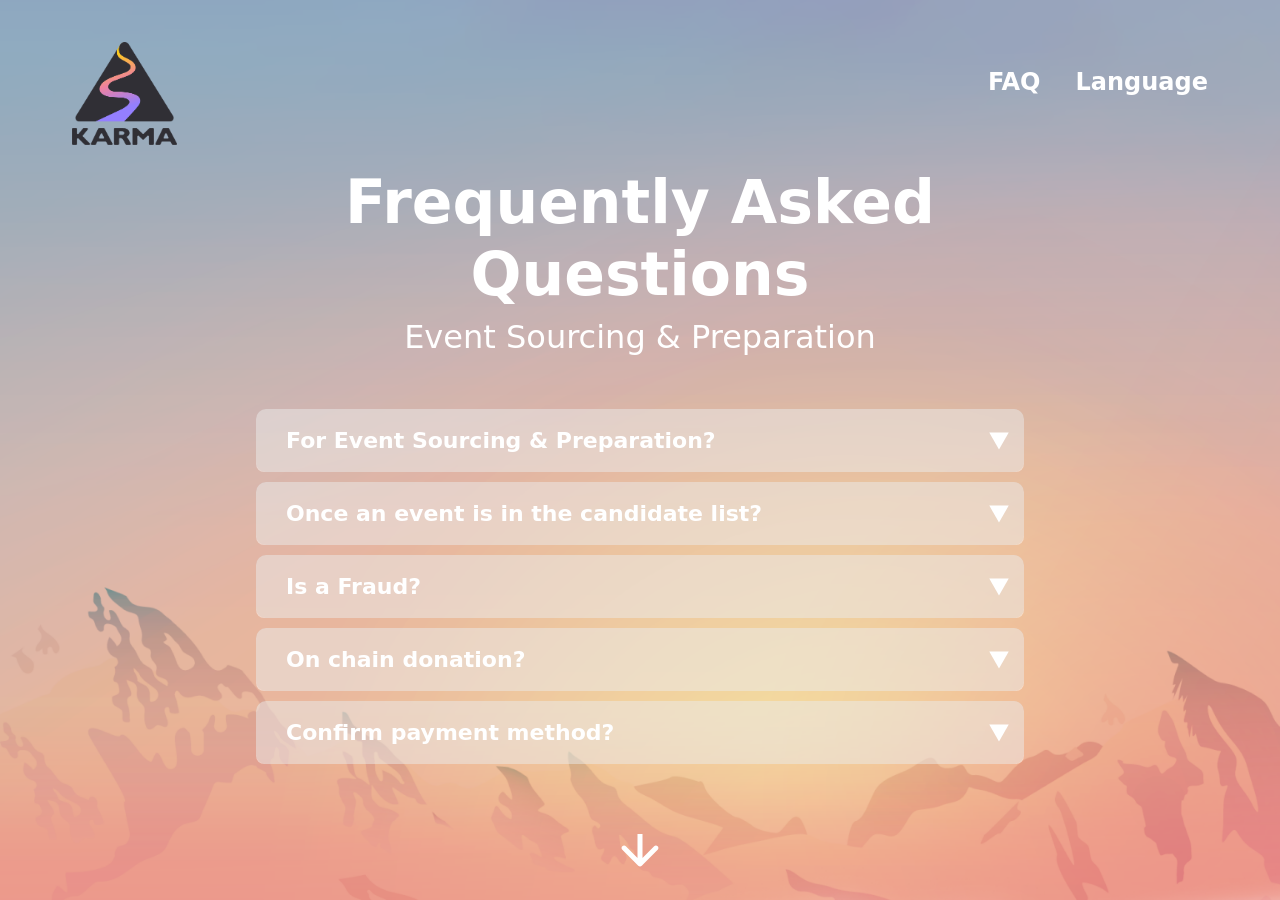
==== commit dd703783: "smooth slide" ====
--- a/faq/index.html
+++ b/faq/index.html
@@ -25,6 +25,8 @@
     <meta name="twitter:description" content="Karma today Faq" />
     <!-- Bootstrap CSS -->
     <link href="https://cdn.jsdelivr.net/npm/bootstrap@5.3.3/dist/css/bootstrap.min.css" rel="stylesheet" integrity="sha384-QWTKZyjpPEjISv5WaRU9OFeRpok6YctnYmDr5pNlyT2bRjXh0JMhjY6hW+ALEwIH" crossorigin="anonymous">
+    <!--G sap -->
+    <script src="https://cdnjs.cloudflare.com/ajax/libs/gsap/3.12.2/gsap.min.js"></script>
 </head>
 <body>
     <main>
--- a/faq/index.css
+++ b/faq/index.css
@@ -69,9 +69,12 @@
     top: 100%;
     box-shadow: 0 4px 8px rgba(0,0,0,0.1);
     z-index: 100;
+    width: 250px;
     border-radius: 4px;
-    width: 250px;
-    height: 100vh;
+    height: fit-content;
+    gap: 10px;
+    padding: 10px;
+    background: #D9D9D9 !important;
 }
 .category-nav .close-btn_nav{
     position: absolute;
@@ -143,6 +146,7 @@
 
 .show-more-btn svg {
     transition: all .3s ease-in-out;
+    
 }
 
 .show-more-btn.expanded svg {
@@ -150,13 +154,20 @@
 }
 
 .hidden-content {
-    display: none;
-}
-
+    overflow: hidden;
+    height: 0;
+    opacity: 0;
+    visibility: hidden;
+}
+::-webkit-scrollbar {
+    width: 0;
+  }
 .hidden-content.visible {
     display: flex;
     gap: 10px;
     flex-direction: column;
+    visibility: visible;
+    opacity: 1;
 }
 .category-nav .sourcing,
 .category-nav .witness,
@@ -181,6 +192,8 @@
     flex-direction: column;
     width: 100%;
     max-width: 60%;
+    transition: all 0.5s linear;
+
 }
 #container .faq-container h1 {
     font-size: 70px;
@@ -197,12 +210,6 @@
     flex-direction: column;
     gap: 10px;
 }
-/* .faq-container_content .box1 {
-    width: 100%;
-    display: flex;
-    flex-direction: column;
-    gap: 10px;
-} */
 .faq-box .faq-box_content .question {
     cursor: pointer !important;
     pointer-events: auto !important;
@@ -212,7 +219,6 @@
     border-radius: 8px;
     background: rgba(255, 255, 255, 0.45);
 }
-
 /* Ensure no parent elements block clicks */
 .faq-container, .faq-container_content, .faq-box {
     pointer-events: auto;
@@ -233,7 +239,6 @@
     display: flex;
     flex-direction: column;
     justify-content: center;
-    transition: all .3s ease-in-out;
     background: rgba(58, 58, 58, 0.10);
 }
 .faq-box .faq-box_content .question {
@@ -243,22 +248,25 @@
     font-weight: 600;
     cursor: pointer;
     position: relative;
-    padding: 15px 15px 15px 30px;
+    padding: 15px 50px 15px 30px;
 
 }
 .faq-box .faq-box_content .answer {
+    background: rgba(58, 58, 58, 0.10);
     color: #fff;
     font-weight: 400;
-    padding: 15px 15px 15px 30px;
+    padding: 15px 30px;
     font-size: 20px;
-    font-weight: 400;
-    display: none;
-    z-index: 1000;
+    overflow: hidden;
     border-bottom-right-radius: 10px;
     border-bottom-left-radius: 10px;
+    height: auto;
+    visibility: hidden;
+    display: none;
 }
 .faq-box .faq-box_content .answer.active {
-    display: flex;
+    visibility: visible;
+    display: block;
 }
 .faq-box .faq-box_content .accordion {
     position: absolute;
@@ -280,9 +288,9 @@
 }
 .faq-box .faq-box_content .accordion .show-answer svg {
     max-width: 100%;
-    transition: transform 0.3s ease;
-    width: 24px;
-    height: 24px;
+    transition: transform 0.3s linear;
+    width: 20px;
+    height: 20px;
 }
 .no-select {
     -webkit-user-select: none;
@@ -303,9 +311,6 @@
         padding: 0 50px;
         position: relative;
     }
-    .category-nav {
-        padding-left: 20px;
-    }
     #container .faq-container h1 {
         font-size: 60px;
         color: #fff;
@@ -334,7 +339,7 @@
         margin: 12vh 0;
     }
     #container .faq-container {
-        max-width: 60%;
+        max-width: 65%;
     }
     #container .faq-container h1 {
         font-size: 50px;
@@ -348,9 +353,16 @@
     .faq-container_content .faq-box .faq-box_title {
         font-size: 18px;
     }
+    .faq-box .faq-box_content .c{
+        padding: 15px 35px 15px 30px;
+    }
 }
 
 @media (max-width: 990px) {
+    .faq-box .faq-box_content .accordion .show-answer svg {
+        width: 18px;
+        height: 18px;
+    }
     main{
         padding-top: 30px;
     }
@@ -435,6 +447,10 @@
 }
 
 @media (max-width: 640px) {
+    .faq-box .faq-box_content .accordion .show-answer svg {
+        width: 14px;
+        height: 14px;
+    }
     .category-nav .close-btn_nav {
         display: block; 
     }
@@ -471,6 +487,7 @@
     }
     .category-nav {
         gap: 10px;
+        background: rgba(0,0,0,0.9) !important;
     }
     .category-nav .sourcing,
     .category-nav .witness,
@@ -495,10 +512,6 @@
     .faq-container_content .faq-box .faq-box_title {
         font-size: 14px;
         margin: 12px 0 0;
-    }
-    .faq-box .faq-box_content .accordion .show-answer svg {
-        width: 20px;
-        height: 20px;
     }
     .btn-home{
         margin-left: 0 !important;
@@ -556,23 +569,26 @@
     .category-nav div:hover a {
         color: #ddd;
     }
-
+    .faq-box .faq-box_content .question {
+        padding: 12px 40px 12px 20px;
+    }
+    .faq-box .faq-box_content .answer{
+        padding-left: 20px;
+    }
+    .show-more-btn svg{
+        width: 32px;
+    }
 }
 
 @media (max-width: 450px) {
-    .faq-box .faq-box_content .accordion .show-answer svg {
-        width: 18px;
-        height: 18px;
+    .faq-box .faq-box_content .question {
+        padding: 12px 35px 12px 20px;
     }
     .show-more-btn{
         margin-top: 30px;
     }
     .show-more-btn svg{
         width: 30px;
-    }
-    .faq-box .faq-box_content .question,
-    .faq-box .faq-box_content .answer {
-        padding: 12px 35px 12px 20px;
     }
     header{
         margin-top: 20px;
--- a/style.css
+++ b/style.css
@@ -63,9 +63,9 @@
     width: 100%;
 }
 .karma-content_img{
-    width: 50%;
+    width: 60%;
     height: 50%;
-    margin: 50px 0;
+    margin: 50px auto;
 }
 .karma-content_img img{
     width: 100%;
@@ -174,7 +174,8 @@
     align-items: start;
     justify-content: flex-start;
     padding: 10px;
-    height: 10vh;
+    gap: 10px;
+    height: fit-content;
     width: 100%;
     top: 150%;
     z-index: 1000;
@@ -182,6 +183,7 @@
     box-shadow: 0 4px 8px rgba(0,0,0,0.1);
     z-index: 100;
     border-radius: 4px;
+    background: #D9D9D9 !important;
 }
 #header .nav .nav-language #lang-submenu.hidden{
     display: none ;
@@ -367,6 +369,27 @@
     }
 }
 @media (max-width: 990px){
+    .karma-content h1{
+        font-size: 36px;
+    }
+    .karma-content ul li {
+        font-size: 16px !important;
+    }
+    .karma-content{
+        gap: 15px;
+    }
+    .karma-content p {
+        font-size: 16px !important;
+    }
+    .karma-content .strong {
+        font-size: 16px !important;
+    }
+    .karma-content span {
+        font-size: 22px !important;
+    }
+    .karma-content_img{
+        width: 80%;
+    }
     .nav .nav-faq a,
     .nav-language #lang-toggle{
         font-size: 20px !important;
@@ -391,14 +414,9 @@
         top: 80%;
     }
 }
-@media (max-width: 900px){
+@media (max-width: 868px){
     .karma-content{
         top: 72%;
-    }
-}
-@media (max-width: 820px){
-    .karma-content{
-        top: 70%;
     }
 }
 @media (max-width: 768px) {
@@ -487,8 +505,26 @@
         padding-left: 0;
         max-width: 100%;
     }
+    .karma-content{
+        gap: 12px !important;
+    }
+    .karma-content ul li {
+        font-size: 14px !important;
+    }
+    .karma-content p {
+        font-size: 14px !important;
+    }
+    .karma-content .strong {
+        font-size: 14px !important;
+    }
+    .karma-content span {
+        font-size: 18px !important;
+    }
+    .karma-content_img{
+        width: 100%;
+    }
     .karma-content {
-        top: 85%;
+        top: 90%;
     }
     #container .title span{
         font-size: 24px;
@@ -530,23 +566,17 @@
     .karma-content h1{
         font-size: 30px;
     }
-    .karma-content span{
-        font-size: 16px;
-    }
-    .karma-content p .strong{
-        font-size: 14px;
-    }
-    .karma-content p{
-        font-size: 13px;
-    }
-    #karma-content_en p{
-        font-size: 13px;
-    }
-    .karma-content ul {
-        font-size: 13px;
-    }
-    #karma-content_en ul li{
-        font-size: 13px;
+    .karma-content ul li {
+        font-size: 13px !important;
+    }
+    .karma-content p {
+        font-size: 13px !important;
+    }
+    .karma-content .strong {
+        font-size: 13px !important;
+    }
+    .karma-content span {
+        font-size: 16px !important;
     }
     #header{
         height: 55px;
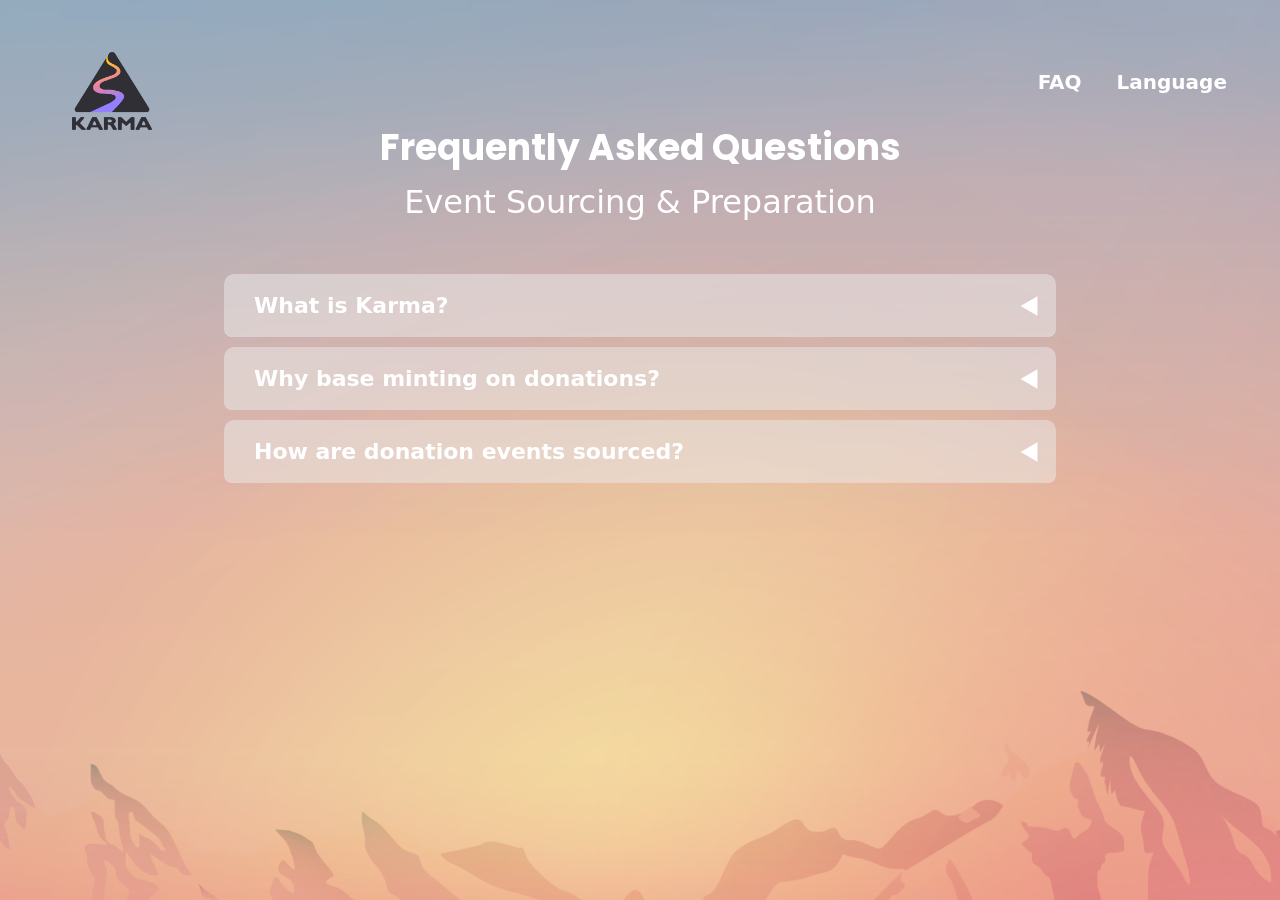
==== commit 3f3a04e0: "update diagram" ====
--- a/faq/index.html
+++ b/faq/index.html
@@ -10,7 +10,6 @@
     <meta name="keywords" content="karma, Faq" />
     <meta name="author" content="karma" />
     <meta name="robots" content="index, follow" />
-    <meta name="viewport" content="width=device-width, initial-scale=1.0" />
     <!-- Canonical URL -->
     <link rel="canonical" href="./index.html" />
     <!-- Favicon -->
--- a/faq/index.css
+++ b/faq/index.css
@@ -1,11 +1,11 @@
-@import url('https://fonts.googleapis.com/css2?family=Roboto:ital,wght@0,400;0,500;0,700;1,400;1,500;1,700&display=swap');
+@import url('https://fonts.googleapis.com/css2?family=Poppins:ital,wght@0,100;0,200;0,300;0,400;0,500;0,600;0,700;0,800;0,900;1,100;1,200;1,300;1,400;1,500;1,600;1,700;1,800;1,900&display=swap');
 * {
     padding: 0;
     box-sizing: border-box;
     margin: 0;
 }
 html {
-    font-family: "Roboto", sans-serif;
+    font-family: "Poppins", sans-serif;
     scroll-behavior: smooth;
 }
 body {
@@ -13,6 +13,11 @@
     position: relative;
     transition: color 0.3s, border-color 0.3s, background-color 0.3s;
     scroll-behavior: smooth;
+    background-image: url('../image/faq/bg.png');
+    background-repeat: no-repeat;
+    background-size: auto;
+    background-position: center;
+    background-attachment: fixed
 } 
 
 main{
@@ -20,25 +25,16 @@
     display: flex;
     flex-direction: column;
     align-items: center;
-    height: 100%;
-    min-height: 100vh;
-    width: 100%;
-    background-image: url('../image/faq/bg.png');
-    background-repeat: no-repeat;
-    background-size: cover;
+    /* height: 100%;
+    min-height: 100vh; */
+    width: 100%;
+
     padding-top: 52px;
     z-index: 100000;
     overflow: hidden;
 }
 #header {
-    width: 100%;
-    display: flex;
-    justify-content: space-between;
-    height: 6rem;
-    padding: 0 50px;
-    position: fixed;
-    z-index: 100;
-
+    position: fixed !important;
 }
 #header .logo a{
     cursor: pointer;
@@ -56,7 +52,7 @@
     justify-content: center;
 }
 #container {
-    margin: 6vh 0 0!important;
+    margin: 78px 0 0 !important;
     display: flex;
     width: 100%;
     position: relative;
@@ -196,8 +192,11 @@
 
 }
 #container .faq-container h1 {
-    font-size: 70px;
-    font-weight: bold;
+    font-family: "Poppins", sans-serif;
+    font-size: 60px;
+    font-style: normal;
+    font-weight: 700;
+    line-height: normal;
     width: 100%;
     color: #fff;
     text-align: center;
@@ -281,7 +280,7 @@
     justify-content: center;
 }
 .faq-box .faq-box_content .accordion .show-answer svg.rotate {
-    transform: rotate(180deg);
+    transform: rotate(-90deg);
 }
 .faq-box .faq-box_content .accordion .show-answer {
     display: flex;
@@ -302,27 +301,143 @@
     -ms-user-select: none;
     user-select: none;
 }
-footer {
-    width: 100%;
-}
+
+.fullscreen-diagram {
+    position: fixed;
+    top: 0;
+    left: 0;
+    width: 100%;
+    height: 100%;
+    z-index: 99999;
+    display: flex;
+    justify-content: center;
+    align-items: center;
+}
+
+.fullscreen-content {
+    width: 100%;
+    height: calc(100% - 104px); /* 52px offset from top and bottom */
+    max-width: 60%;
+    margin: 0 auto;
+    border-radius: 8px;
+    position: fixed;
+    top: 52px;
+    bottom: 52px;
+    left: 0;
+    right: 0;
+    overflow: auto;
+    display: flex;
+    flex-direction: column;
+}
+
+.question-display {
+    color: #fff;
+    font-size: 22px;
+    font-weight: 600;
+    padding: 15px 30px;
+    background: rgba(255, 255, 255, 0.45);
+    border-radius: 8px 8px 0 0;
+    margin-bottom: 0;
+}
+
+.diagram-display {
+    flex: 1;
+    display: flex;
+    align-items: center;
+    justify-content: space-between;
+    flex-direction: column;
+    gap: 20px;
+    padding: 30px 20px;
+    border-radius: 0 0 8px 8px;
+    overflow: hidden;
+}
+
+.fullscreen-image {
+    max-width: 100%;
+    max-height: 95%;
+    object-fit: contain;
+    will-change: opacity, transform;
+    opacity: 0;
+}
+
+.close-fullscreen-btn {
+    max-width: 15%;
+    background-color: rgba(255, 255, 255, 0.8);
+    border: none;
+    border-radius: 4px;
+    padding: 4px 16px;
+    font-size: 16px;
+    font-weight: 600;
+    cursor: pointer;
+    transition: all 0.3s ease;
+    z-index: 10000;
+}
+
+.close-fullscreen-btn:hover {
+    background-color: #fff;
+    transform: translateY(-2px);
+}
+
+/* Diagram button styling */
+.diagram-button {
+    display: block;
+    margin-top: 15px;
+    padding: 8px 16px;
+    background: rgba(255, 255, 255, 0.2);
+    color: #fff;
+    border: 1px solid rgba(255, 255, 255, 0.4);
+    border-radius: 4px;
+    cursor: pointer;
+    font-weight: 500;
+    transition: all 0.3s ease;
+}
+
+.diagram-button:hover {
+    background: rgba(255, 255, 255, 0.3);
+}
+
 /*respon*/
+@media (min-width: 1920px) {
+    #container .faq-container h1{
+        font-size: 64px;
+    }
+}
 @media (max-width: 1440px) {
-    header {
-        padding: 0 50px;
-        position: relative;
-    }
-    #container .faq-container h1 {
-        font-size: 60px;
-        color: #fff;
+    #container{
+        margin: 68px 0 0 !important;
     }
     .category-nav .sourcing,
     .category-nav .witness,
     .category-nav .allocation {
         font-size: 22px;
     }
-}
-
+    #container .faq-container h1 {
+        font-size: 54px;
+    }
+    .faq-container_content .faq-box .faq-box_title h2{
+        font-size: 32px !important;
+    }
+    #container .faq-container {
+        max-width: 65%;
+    }
+}
+@media (min-width: 1200px){
+    #container .faq-container h1{
+        font-size: 48px;
+    }
+}
 @media (max-width: 1200px) {
+    .fullscreen-content {
+        max-width: 70% !important;
+        inset:  100px 0 0 0 !important;
+    }
+    #header {
+        padding: 0 32px !important;
+    }
+    .question-display {
+        font-size: 20px;
+        padding: 12px 30px;
+    }
     header {
         padding: 0 40px;
         height: 5rem;
@@ -336,13 +451,13 @@
         gap: 25px;
     }
     #container {
-        margin: 12vh 0;
-    }
-    #container .faq-container {
-        max-width: 65%;
+        margin: 50px 0 0 !important;
     }
     #container .faq-container h1 {
-        font-size: 50px;
+        font-size: 44px;
+    }
+    .faq-container_content .faq-box .faq-box_title h2{
+        font-size: 30px !important;
     }
     .faq-box .faq-box_content .question {
         font-size: 20px;
@@ -357,11 +472,32 @@
         padding: 15px 35px 15px 30px;
     }
 }
-
+@media (min-width: 990px){
+    #container .faq-container h1{
+        font-size: 36px;
+    }
+
+}
 @media (max-width: 990px) {
+    .question-display {
+        font-size: 16px;
+        padding: 12px 20px;
+    }
+    .fullscreen-content {
+        inset: 100px 0 0 0 !important;
+    }
+    .close-fullscreen-btn{
+        font-size: 14px;
+    }
+    #container .faq-container h1{
+        font-size: 36px;
+    }
     .faq-box .faq-box_content .accordion .show-answer svg {
         width: 18px;
         height: 18px;
+    }
+    .fullscreen-diagram{
+        padding: 15px 20px;
     }
     main{
         padding-top: 30px;
@@ -388,7 +524,7 @@
         text-align: center;
     }
     #container {
-        margin: 0;
+        margin: 65px 0 0 !important;
         flex-direction: column;
         align-items: center;
     }
@@ -396,14 +532,24 @@
         max-width: 85%;
         gap: 0;
     }
-    #container .faq-container h1 {
-        font-size: 45px;
-    }
+    .faq-container_content .faq-box .faq-box_title h2{
+        font-size: 28px !important;
+    }
+
 }
 
 @media (max-width: 768px) {
+
+    .diagram-display {
+        gap: 15px;
+        padding: 20px;
+     
+    }
+    .fullscreen-image {
+        max-height: 95%;
+    }
     main{
-        padding-top: 30px;
+        padding-top: 26px !important;
     }
     header {
         padding: 0 20px;
@@ -416,7 +562,7 @@
         gap: 15px;
     }
     #container{
-        margin: 0;
+        margin: 65px 0 0 !important;
     }
     .category-nav .sourcing,
     .category-nav .witness,
@@ -426,10 +572,13 @@
     }
     #container .faq-container {
         max-width: 90%;
-        gap: 10px;
     }
     #container .faq-container h1 {
-        font-size: 40px;
+        font-size: 28px ;
+        margin-bottom: 0;
+    }
+    .faq-container_content .faq-box .faq-box_title h2{
+        font-size: 22px;
     }
     .faq-box .faq-box_content .question {
         font-size: 18px;
@@ -441,12 +590,36 @@
         font-size: 16px;
         margin: 15px 0 8px;
     }
-    footer {
-        font-size: 14px;
+    .fullscreen-header .question-text {
+        font-size: 16px;
+    }
+    
+    .fullscreen-header .logo {
+        height: 32px;
+    }
+    .fullscreen-content {
+        max-width: 80% !important;
     }
 }
 
 @media (max-width: 640px) {
+    .question-display {
+        font-size: 16px;
+        padding: 8px 20px;
+    }
+    .fullscreen-content {
+        max-width: 90% !important;
+        inset:  100px 0 0 0 !important;
+        height: 80vh;
+    }
+    .close-fullscreen-btn{
+        max-width: 20%;
+        padding: 2px 8px;
+        font-size: 13px;
+    }
+    .fullscreen-image {
+        max-height: 90%;
+    }
     .faq-box .faq-box_content .accordion .show-answer svg {
         width: 14px;
         height: 14px;
@@ -464,9 +637,7 @@
     .bg-tit{
         margin: 0;
     }
-    .faq-container_content .faq-box .faq-box_title h2{
-        padding-bottom: 20px;
-    }
+
     #header{
         justify-content: unset;
     }
@@ -499,9 +670,13 @@
         max-width: 95%;
         gap: 0;
     }
-    
+    .faq-container_content .faq-box .faq-box_title h2{
+        padding-bottom: 20px;
+        font-size: 22px !important;
+    }
     #container .faq-container h1 {
-        font-size: 35px;
+        margin-bottom: 0;
+        font-size: 28px;
     }
     .faq-box .faq-box_content .question {
         font-size: 16px;
@@ -581,6 +756,7 @@
 }
 
 @media (max-width: 450px) {
+    
     .faq-box .faq-box_content .question {
         padding: 12px 35px 12px 20px;
     }
@@ -607,8 +783,11 @@
         margin-bottom: 0;
     }
     #container .faq-container h1 {
-        font-size: 30px;
+        font-size: 23px !important;
         margin-bottom: 0;
+    }
+    .faq-container_content .faq-box .faq-box_title h2{
+        font-size: 18px !important;
     }
     .faq-box .faq-box_content .question {
         font-size: 14px;
@@ -619,8 +798,28 @@
     .faq-container_content .faq-box .faq-box_title {
         font-size: 12px;
     }
-    footer {
+    .fullscreen-header {
+        padding: 12px 15px;
+        flex-direction: column;
+        align-items: flex-start;
+    }
+    
+    .fullscreen-header .question-text {
+        font-size: 14px;
+        margin-top: 8px;
+    }
+    .question-display {
+        font-size: 14px;
+    }
+    .close-fullscreen-btn {
         font-size: 12px;
-        padding: 10px;
-    }
-}+    }
+    .fullscreen-content {
+        max-width: 95% !important;
+        inset:  100px 0 0 0 !important;
+        height: 84vh;
+    }
+    .diagram-display {
+        padding: 10px 15px;
+    }
+}
--- a/style.css
+++ b/style.css
@@ -1,11 +1,11 @@
-@import url('https://fonts.googleapis.com/css2?family=Roboto:ital,wght@0,400;0,500;0,700;1,400;1,500;1,700&display=swap');
+@import url('https://fonts.googleapis.com/css2?family=Poppins:ital,wght@0,100;0,200;0,300;0,400;0,500;0,600;0,700;0,800;0,900;1,100;1,200;1,300;1,400;1,500;1,600;1,700;1,800;1,900&display=swap');
 *{
     padding: 0;
     box-sizing: border-box;
     margin: 0;
 }
 html{
-    font-family: "Roboto", sans-serif;
+    font-family: "Poppins", sans-serif;
     scroll-behavior: smooth;
 }
 body{
@@ -84,6 +84,9 @@
     font-size: 20px;
     font-weight: 400;
 }
+#karma-content_cn ul li {
+    font-size: 16px;
+}
 table {
     border: 1px solid black;
     border-collapse: collapse;
@@ -116,10 +119,12 @@
     height: 60px;
     padding: 0 72px;
     position: relative;
+    z-index: 100000000;
+    overflow: visible;
 }
 #header .logo{
     width: 105px;
-    height: 80px;
+    height: 100%;
     position: relative;
     animation: moveHeader 1.5s;
     cursor: pointer;
@@ -253,7 +258,7 @@
     height: 100%;
     max-height: 100vh;
     position: relative;
-    margin-top: 62px;
+    margin-top: 30px;
 }
 .mountain img{
     width: 100%;
@@ -315,6 +320,19 @@
     display: none;
 }
 @media (max-width: 1440px){
+    #header .nav .nav-language #lang-toggle{
+        font-size: 20px;
+    }
+    #header .nav .nav-faq a{
+        font-size: 20px;
+    }
+    #header {
+        padding: 0 53px 0 72px;
+        position: relative;
+    }
+    #header .logo{
+        width: 80px;
+    }
     .bg{
         bottom: 25%;
     }
@@ -325,6 +343,7 @@
     .mountain{
         margin-top: 20px;
         overflow: hidden;
+        max-height: 90vh;
     }
     #container .title{
         gap: 5rem;
@@ -339,10 +358,6 @@
 @media (max-width: 1200px) {
     main{
         padding-top: 42px;
-    }
-    .nav .nav-faq a,
-    .nav-language #lang-toggle{
-        font-size: 22px !important;
     }
     .nav-language #lang-submenu .lang{
         font-size: 20px !important;
@@ -350,29 +365,43 @@
     .karma-content{
         padding: 0 60px 60px ;
     }
-    #header .logo {
-        width: 90px;
-        height: 75px;
-        padding-top: 10px;
-    }
     #container .title{
-        width: 65%;
-        span{
-            letter-spacing: 4px;
-            font-size: 36px;
-            font-weight: 700;
-            color: #FFFFFF;
-        }
+        width: 60%;
+    }
+    #container .title span{
+        letter-spacing: 4px;
+        font-size: 32px;
+        font-weight: 700;
+        color: #FFFFFF;
+    }
+    #container .sun{
+        width: 115px;
+        height: 115px;
+    }
+    #header .logo{
+        width: 70px;
     }
     .bg{
         bottom: 25%;
     }
+    .mountain{
+        max-height: 80vh;
+    }
+    .mountain-container{
+        padding: 32px 0;
+    }
 }
 @media (max-width: 990px){
+    main{
+        padding-top: 32px;
+    }
     .karma-content h1{
         font-size: 36px;
     }
     .karma-content ul li {
+        font-size: 16px !important;
+    }
+    .karma-content ul {
         font-size: 16px !important;
     }
     .karma-content{
@@ -400,18 +429,34 @@
     #header {
         padding: 0 40px;
     }
+    #header .logo{
+        width: 65px;
+    }
     #container .sun{
-        width: 100px;
-        height: 100px;
-    }
-    #header .logo{
-        width: 85px;
+        width: 90px;
+        height: 90px;
     }
     .mountain-container {
         padding: 30px 0;
     }
     .karma-content{
         top: 80%;
+    }
+    #container .title{
+        width: 55%;
+    }
+    #container .title span{
+        letter-spacing: 4px;
+        font-size: 28px;
+        font-weight: 700;
+        color: #FFFFFF;
+    }
+    .mountain{
+        max-height: 55vh;
+    }
+    .nav .nav-faq a,
+    .nav-language #lang-toggle{
+        font-size: 18px !important;
     }
 }
 @media (max-width: 868px){
@@ -459,9 +504,13 @@
     }
 }
 @media (max-width: 640px) {
+    svg text{
+        font-size: 21px;
+        font-weight: bold;
+    }
     .nav .nav-faq a,
     .nav-language #lang-toggle{
-        font-size: 18px !important;
+        font-size: 16px !important;
     }
     .nav-language #lang-submenu .lang{
         font-size: 16px !important;
@@ -492,7 +541,7 @@
         font-size: 14px;
     }
     #header .logo{
-        width: 70px;
+        width: 55px;
     }
     .mountain .road{
         left: 0%;
@@ -511,6 +560,9 @@
     .karma-content ul li {
         font-size: 14px !important;
     }
+    .karma-content ul {
+        font-size: 14px !important;
+    }
     .karma-content p {
         font-size: 14px !important;
     }
@@ -540,7 +592,7 @@
 @media (max-width: 450px) {
     .nav .nav-faq a,
     .nav-language #lang-toggle{
-        font-size: 16px !important;
+        font-size: 15px !important;
     }
     .nav-language #lang-submenu .lang{
         font-size: 14px !important;
@@ -569,6 +621,9 @@
     .karma-content ul li {
         font-size: 13px !important;
     }
+    .karma-content ul {
+        font-size: 13px !important;
+    }
     .karma-content p {
         font-size: 13px !important;
     }
@@ -604,8 +659,6 @@
     }
     #container .title span{
         letter-spacing: 3px;
-        font-size: 28px;
-        font-weight: 700;
         color: #FFFFFF;
     }
     .mountain .road{
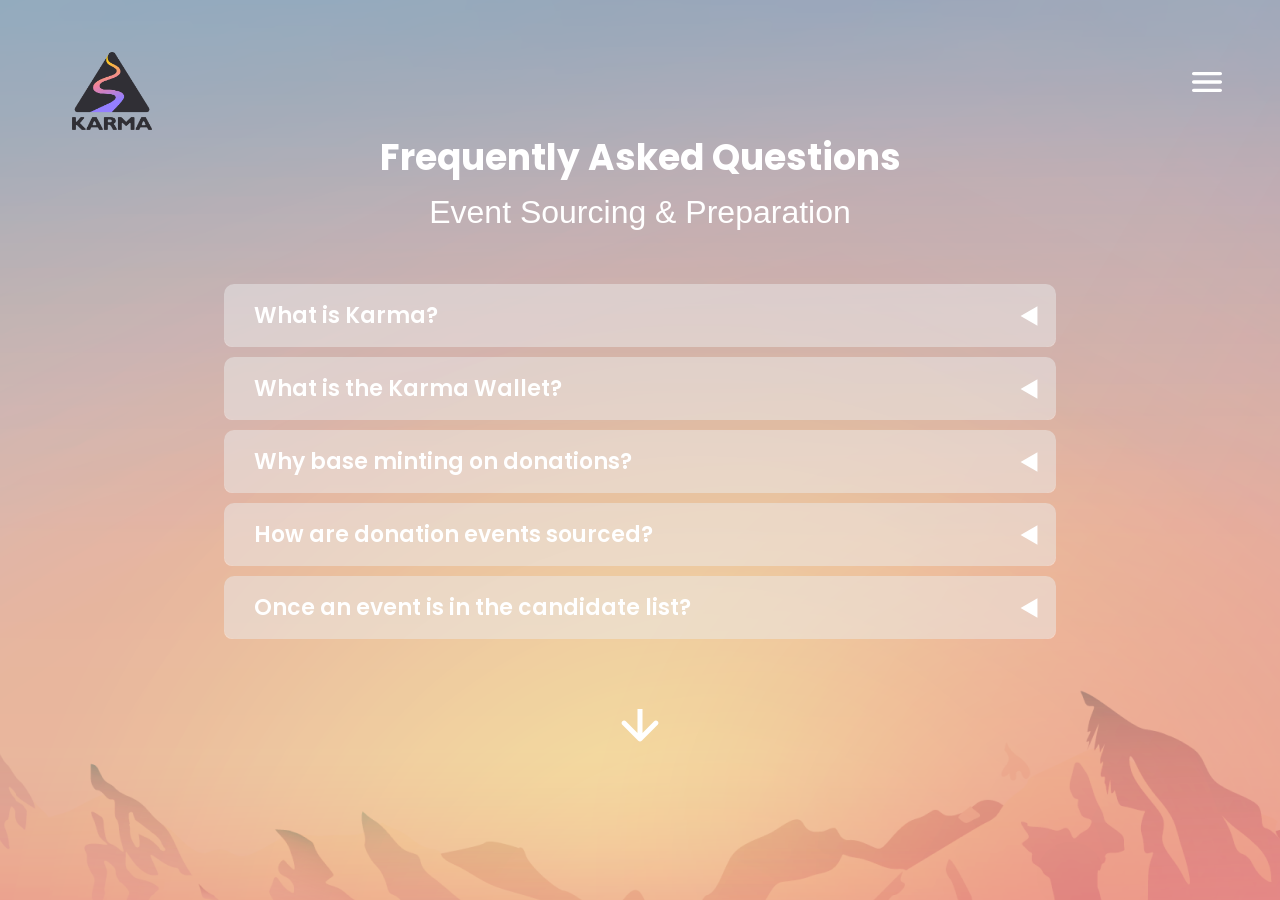
==== commit ae2338ff: "fix" ====
--- a/faq/index.html
+++ b/faq/index.html
@@ -35,7 +35,9 @@
             </a>
             <div class="nav">
                 <div class="nav-faq" id="nav-faq">
-                    <a href="#">FAQ</a>
+                    <svg xmlns="http://www.w3.org/2000/svg" width="48" height="48" viewBox="0 0 24 24">
+                        <path fill="#fff" d="M4 18q-.425 0-.712-.288T3 17t.288-.712T4 16h16q.425 0 .713.288T21 17t-.288.713T20 18zm0-5q-.425 0-.712-.288T3 12t.288-.712T4 11h16q.425 0 .713.288T21 12t-.288.713T20 13zm0-5q-.425 0-.712-.288T3 7t.288-.712T4 6h16q.425 0 .713.288T21 7t-.288.713T20 8z" />
+                    </svg>
                 </div>
                 <div class="category-nav" id="category-nav">
                     <div class="close-btn_nav"> 
@@ -52,17 +54,17 @@
                     <div class="allocation">
                         <a href="#" data-target="box3">Allocation</a>
                     </div>
-                </div>
-                <div class="nav-language">
-                    <div id="lang-toggle">Language</div>
-                    <div id="lang-submenu" class="hidden">
-                        <div data-lang="en" class="lang active">ENG</div>
-                        <div data-lang="cn" class="lang">汉语</div>
+                    <div class="nav-language">
+                        <div id="lang-toggle">Language</div>
+                        <div id="lang-submenu" class="hidden">
+                            <div data-lang="en" class="lang active">ENG</div>
+                            <div data-lang="cn" class="lang">汉语</div>
+                        </div>
                     </div>
                 </div>
             </div>
         </div>
-        <section id="container">
+        <section id="container-f">
             <div class="faq-container">
                 <div id="bg-tit">
                     <h1>Frequently Asked Questions</h1>
--- a/faq/index.css
+++ b/faq/index.css
@@ -25,16 +25,14 @@
     display: flex;
     flex-direction: column;
     align-items: center;
-    /* height: 100%;
-    min-height: 100vh; */
-    width: 100%;
-
-    padding-top: 52px;
+    width: 100%;
+    padding-top: 0 !important;
     z-index: 100000;
     overflow: hidden;
 }
 #header {
     position: fixed !important;
+    margin-top: 52px;
 }
 #header .logo a{
     cursor: pointer;
@@ -51,8 +49,8 @@
     align-items: center;
     justify-content: center;
 }
-#container {
-    margin: 78px 0 0 !important;
+#container-f {
+    margin: 130px 0 0 !important;
     display: flex;
     width: 100%;
     position: relative;
@@ -114,8 +112,11 @@
     color: #f5f5f5;
 }
 .nav-faq {
+    display: flex;
+    gap: 5px;
     position: relative;
     cursor: pointer;
+    padding: 0 !important;
 }
 .nav-faq:hover a{
     color: #000;
@@ -180,18 +181,28 @@
     text-decoration: none;
     width: 100%;
     height: 100%;
-}
-#container .faq-container {
+    display: flex !important;
+    justify-content: flex-start !important; 
+}
+.category-nav .sourcing:hover a,
+.category-nav .witness:hover a,
+.category-nav .allocation:hover a,
+.category-nav .sourcing:active a,
+.category-nav .witness:active a,
+.category-nav .allocation:active a{
+    justify-content: flex-start !important; 
+}
+#container-f .faq-container {
     display: flex;
     align-items: center;
     justify-content: center;
     flex-direction: column;
     width: 100%;
-    max-width: 60%;
+    max-width: 65%;
     transition: all 0.5s linear;
-
-}
-#container .faq-container h1 {
+}
+
+#container-f .faq-container h1 {
     font-family: "Poppins", sans-serif;
     font-size: 60px;
     font-style: normal;
@@ -201,7 +212,7 @@
     color: #fff;
     text-align: center;
 }
-#container .faq-container .faq-container_content {
+#container-f .faq-container .faq-container_content {
     width: 100%;
 }
 .faq-container_content .faq-box {
@@ -262,10 +273,13 @@
     height: auto;
     visibility: hidden;
     display: none;
+
 }
 .faq-box .faq-box_content .answer.active {
     visibility: visible;
-    display: block;
+    display: flex !important;
+    flex-direction: column;
+    align-items: start;
 }
 .faq-box .faq-box_content .accordion {
     position: absolute;
@@ -329,6 +343,12 @@
     display: flex;
     flex-direction: column;
 }
+.diagram-btn{
+    width: 100%;
+    display: flex;
+    align-items: center;
+    justify-content: center;
+}
 
 .question-display {
     color: #fff;
@@ -362,7 +382,6 @@
 
 .close-fullscreen-btn {
     max-width: 15%;
-    background-color: rgba(255, 255, 255, 0.8);
     border: none;
     border-radius: 4px;
     padding: 4px 16px;
@@ -371,11 +390,16 @@
     cursor: pointer;
     transition: all 0.3s ease;
     z-index: 10000;
+    background: unset;
+    background: #fff;
+    color: #000;
+    border: 1px solid rgba(255, 255, 255, 0.4);
 }
 
 .close-fullscreen-btn:hover {
-    background-color: #fff;
     transform: translateY(-2px);
+    background: rgba(255, 255, 255, 0.45);
+    color: #fff;
 }
 
 /* Diagram button styling */
@@ -395,38 +419,114 @@
 .diagram-button:hover {
     background: rgba(255, 255, 255, 0.3);
 }
-
+#header .nav .category-nav .nav-language{
+    position: relative !important;
+    align-items: center;
+    width: 100%;
+    justify-content: center !important;
+    display: flex;
+}
+#header .nav .category-nav .nav-language #lang-toggle{
+    align-items: center;
+    width: 100%;
+    padding: 0 !important;
+    justify-content: start !important;
+    display: flex;
+}
+#header .nav .category-nav .nav-language #lang-submenu{
+    display: flex;
+    flex-direction: column;
+    align-items: start;
+    justify-content: flex-start;
+    padding: 10px;
+    gap: 0px !important;
+    height: fit-content;
+    width: 60% !important;
+    top: 130% !important;
+    left: -10px;
+    z-index: 1000;
+    position: absolute;
+    box-shadow: 0 4px 8px rgba(0,0,0,0.1);
+    z-index: 100;
+    border-radius: 4px;
+    background: #D9D9D9 !important;
+}
+#header .nav .category-nav .nav-language #lang-submenu.hidden{
+    display: none ;
+
+}
+#header .nav .category-nav  .nav-language #lang-submenu .lang{
+    font-size: 20px;
+    width: 100%;
+    cursor: pointer;
+    font-weight: 700;
+    height: 100%;
+}
+#header .nav .category-nav .nav-language #lang-submenu .lang:hover,
+#header .nav .category-nav .nav-language #lang-submenu .lang.active{
+    color: #000;
+}
+#header .nav .category-nav .nav-language #lang-toggle{
+    display: flex;
+    align-items: center;
+    width: 100%;
+    color: #fff;
+    font-weight: 700;
+    height: 100%;
+    font-size: 24px;
+}
+#header .nav .category-nav .nav-language #lang-toggle:hover{
+    color: #fff;
+    transition: all .3s ease-in-out ;
+}
 /*respon*/
 @media (min-width: 1920px) {
-    #container .faq-container h1{
+    #container-f .faq-container h1{
         font-size: 64px;
     }
+    #header .nav .nav-faq svg{
+        width: 48px !important;
+        height: 48px !important;
+    }
+}
+@media (min-width: 1440px) {
+    #header .nav .nav-faq svg{
+        width: 40px !important;
+        height: 40px !important;
+    }
 }
 @media (max-width: 1440px) {
-    #container{
-        margin: 68px 0 0 !important;
+    #header .nav .nav-faq svg{
+        width: 40px;
+        height: 40px;
     }
     .category-nav .sourcing,
     .category-nav .witness,
-    .category-nav .allocation {
-        font-size: 22px;
-    }
-    #container .faq-container h1 {
+    .category-nav .allocation,
+    .nav-language #lang-toggle
+    {
+        font-size: 22px !important;
+    }
+    #container-f .faq-container h1 {
         font-size: 54px;
     }
     .faq-container_content .faq-box .faq-box_title h2{
         font-size: 32px !important;
     }
-    #container .faq-container {
+    #container-f .faq-container {
         max-width: 65%;
     }
 }
 @media (min-width: 1200px){
-    #container .faq-container h1{
+    #container-f .faq-container h1{
         font-size: 48px;
     }
 }
 @media (max-width: 1200px) {
+    #header .nav .nav-faq svg{
+        width: 35px;
+        height: 35px;
+    }
     .fullscreen-content {
         max-width: 70% !important;
         inset:  100px 0 0 0 !important;
@@ -450,10 +550,7 @@
     .category-nav {
         gap: 25px;
     }
-    #container {
-        margin: 50px 0 0 !important;
-    }
-    #container .faq-container h1 {
+    #container-f .faq-container h1 {
         font-size: 44px;
     }
     .faq-container_content .faq-box .faq-box_title h2{
@@ -471,14 +568,32 @@
     .faq-box .faq-box_content .c{
         padding: 15px 35px 15px 30px;
     }
+    #header{
+        margin-top: 30px !important;
+    }
 }
 @media (min-width: 990px){
-    #container .faq-container h1{
+    #container-f .faq-container h1{
         font-size: 36px;
     }
 
 }
 @media (max-width: 990px) {
+    .fullscreen-content{
+        max-width: 85% !important;
+    }
+    #header{
+        margin-top: 25px !important;
+    }
+    .category-nav .sourcing a,
+.category-nav .witness a,
+.category-nav .allocation a {
+    text-align: start !important; 
+}
+    #header .nav .nav-faq svg{
+        width: 30px;
+        height: 30px;
+    }
     .question-display {
         font-size: 16px;
         padding: 12px 20px;
@@ -489,7 +604,7 @@
     .close-fullscreen-btn{
         font-size: 14px;
     }
-    #container .faq-container h1{
+    #container-f .faq-container h1{
         font-size: 36px;
     }
     .faq-box .faq-box_content .accordion .show-answer svg {
@@ -499,9 +614,7 @@
     .fullscreen-diagram{
         padding: 15px 20px;
     }
-    main{
-        padding-top: 30px;
-    }
+
     header {
         padding: 0 40px;
         height: auto;
@@ -523,12 +636,11 @@
         border-radius: 10px;
         text-align: center;
     }
-    #container {
-        margin: 65px 0 0 !important;
+    #container-f {
         flex-direction: column;
         align-items: center;
     }
-    #container .faq-container {
+    #container-f .faq-container {
         max-width: 85%;
         gap: 0;
     }
@@ -539,7 +651,6 @@
 }
 
 @media (max-width: 768px) {
-
     .diagram-display {
         gap: 15px;
         padding: 20px;
@@ -548,9 +659,6 @@
     .fullscreen-image {
         max-height: 95%;
     }
-    main{
-        padding-top: 26px !important;
-    }
     header {
         padding: 0 20px;
     }
@@ -560,9 +668,6 @@
     }
     .category-nav {
         gap: 15px;
-    }
-    #container{
-        margin: 65px 0 0 !important;
     }
     .category-nav .sourcing,
     .category-nav .witness,
@@ -570,10 +675,10 @@
         font-size: 18px;
         padding: 8px 12px;
     }
-    #container .faq-container {
+    #container-f .faq-container {
         max-width: 90%;
     }
-    #container .faq-container h1 {
+    #container-f .faq-container h1 {
         font-size: 28px ;
         margin-bottom: 0;
     }
@@ -598,11 +703,53 @@
         height: 32px;
     }
     .fullscreen-content {
-        max-width: 80% !important;
+        max-width: 90% !important;
     }
 }
 
 @media (max-width: 640px) {
+    .category-nav .sourcing a,
+    .category-nav .witness a,
+    .category-nav .allocation a {
+        text-align: center !important; 
+    }
+    .category-nav .sourcing a,
+    .category-nav .witness a,
+    .category-nav .allocation a {
+        display: flex;
+        justify-content: center !important;
+    }
+    #header .nav .nav-faq svg{
+        width: 28px;
+        height: 28px;
+    }
+    #header .nav .category-nav .nav-language #lang-submenu .lang:hover,
+    #header .nav .category-nav .nav-language #lang-submenu .lang.active{
+        color: #ccc;
+        padding: 0 15px !important;
+}
+    #header .nav .category-nav .nav-language #lang-submenu{
+        background: unset !important;
+        left: 50%;
+        transform: translateX(-50%);
+    }
+    #header .nav .category-nav .nav-language #lang-toggle{
+        justify-content: center !important;
+        padding-left: 10px !important;
+    }
+    #header .nav .category-nav .nav-language{
+        padding: 0 !important;
+    }
+    #container-f{
+        margin: 35px 0 0 !important;
+    }
+    .diagram-button{
+        padding: 4px 10px;
+        margin-top: 10px;
+    }
+    .diagram-display {
+        justify-content: space-evenly;
+    }
     .question-display {
         font-size: 16px;
         padding: 8px 20px;
@@ -614,7 +761,7 @@
     }
     .close-fullscreen-btn{
         max-width: 20%;
-        padding: 2px 8px;
+        padding: 4px 10px;
         font-size: 13px;
     }
     .fullscreen-image {
@@ -624,6 +771,7 @@
         width: 14px;
         height: 14px;
     }
+
     .category-nav .close-btn_nav {
         display: block; 
     }
@@ -639,23 +787,13 @@
     }
 
     #header{
+        margin-top: 20px !important;
         justify-content: unset;
+        position: relative !important;
     }
     #header .nav {
         gap: 0 !important;
     }    
-    header {
-        padding: 0 15px;
-        margin-top: 5px;
-    }
-    header .logo {
-        max-width: 70px;
-        max-height: 50px;
-        margin-top: 15px;
-    }
-    header .d-flex {
-        gap: 10px;
-    }
     .category-nav {
         gap: 10px;
         background: rgba(0,0,0,0.9) !important;
@@ -666,7 +804,7 @@
         font-size: 16px;
         padding: 6px 10px;
     }
-    #container .faq-container {
+    #container-f .faq-container {
         max-width: 95%;
         gap: 0;
     }
@@ -674,7 +812,7 @@
         padding-bottom: 20px;
         font-size: 22px !important;
     }
-    #container .faq-container h1 {
+    #container-f .faq-container h1 {
         margin-bottom: 0;
         font-size: 28px;
     }
@@ -756,7 +894,17 @@
 }
 
 @media (max-width: 450px) {
-    
+    #header .nav .nav-faq svg{
+        width: 24px;
+        height: 24px;
+    }
+    #header {
+        height: 50px !important;
+        padding: 0 20px 0 20px !important;
+    }
+    #header .nav {
+        gap: 10px !important;
+    }
     .faq-box .faq-box_content .question {
         padding: 12px 35px 12px 20px;
     }
@@ -766,23 +914,18 @@
     .show-more-btn svg{
         width: 30px;
     }
-    header{
-        margin-top: 20px;
-    }
-    header .logo {
-        max-width: 60px;
-        max-height: 45px;
-        margin-top: 0;
+    #container-f{
+        margin-top: 10px !important;
     }
     .category-nav .sourcing,
     .category-nav .witness,
     .category-nav .allocation {
         font-size: 14px;
     }
-    #container .faq-container h2 {
+    #container-f .faq-container h2 {
         margin-bottom: 0;
     }
-    #container .faq-container h1 {
+    #container-f .faq-container h1 {
         font-size: 23px !important;
         margin-bottom: 0;
     }
@@ -816,7 +959,7 @@
     }
     .fullscreen-content {
         max-width: 95% !important;
-        inset:  100px 0 0 0 !important;
+        inset: 80px 0 0 0 !important;
         height: 84vh;
     }
     .diagram-display {
--- a/style.css
+++ b/style.css
@@ -3,14 +3,15 @@
     padding: 0;
     box-sizing: border-box;
     margin: 0;
+    font-family: "Poppins", sans-serif;
 }
 html{
-    font-family: "Poppins", sans-serif;
     scroll-behavior: smooth;
 }
 body{
     min-height: 100vh;
     position: relative;
+    font-family: "Poppins", sans-serif;
 }
 .strong{
     font-weight: bold;
@@ -319,6 +320,17 @@
 .hidden{
     display: none;
 }
+@media (min-width: 1920px){
+    #header .logo{
+        width: 105px;
+    } 
+}
+@media (min-width: 1440px){
+    #header .logo{
+        width: 100px;
+        height: 80px;
+    } 
+}
 @media (max-width: 1440px){
     #header .nav .nav-language #lang-toggle{
         font-size: 20px;
@@ -356,6 +368,9 @@
     }
 }
 @media (max-width: 1200px) {
+    #header .logo {
+        width: 70px;
+    }
     main{
         padding-top: 42px;
     }
@@ -465,6 +480,9 @@
     }
 }
 @media (max-width: 768px) {
+    #header .logo{
+        width: 60px;
+    }
     .mountain-container{
         padding: 30px 0 0;
     }
@@ -504,6 +522,9 @@
     }
 }
 @media (max-width: 640px) {
+    .mountain-container{
+        padding: 0 !important;
+    }
     svg text{
         font-size: 21px;
         font-weight: bold;
@@ -528,7 +549,7 @@
     }
     #header {
         padding: 0px 30px;
-        margin-top: 0 !important;
+        margin-top: 30px !important;
     }
     .mountain .pc{
         display: none !important;
@@ -541,7 +562,7 @@
         font-size: 14px;
     }
     #header .logo{
-        width: 55px;
+        width: 50px;
     }
     .mountain .road{
         left: 0%;
@@ -590,6 +611,9 @@
     }
 }
 @media (max-width: 450px) {
+    #header .nav {
+        gap: 10px !important;
+    }
     .nav .nav-faq a,
     .nav-language #lang-toggle{
         font-size: 15px !important;
@@ -634,11 +658,12 @@
         font-size: 16px !important;
     }
     #header{
-        height: 55px;
+        height: 50px;
         padding: 0 20px 0 20px;
+        margin-top: 20px !important;
     }
     #header .logo{
-        width: 50px;
+        width: 40px;
         display: flex;
         align-items: center;
         padding-top: 0;
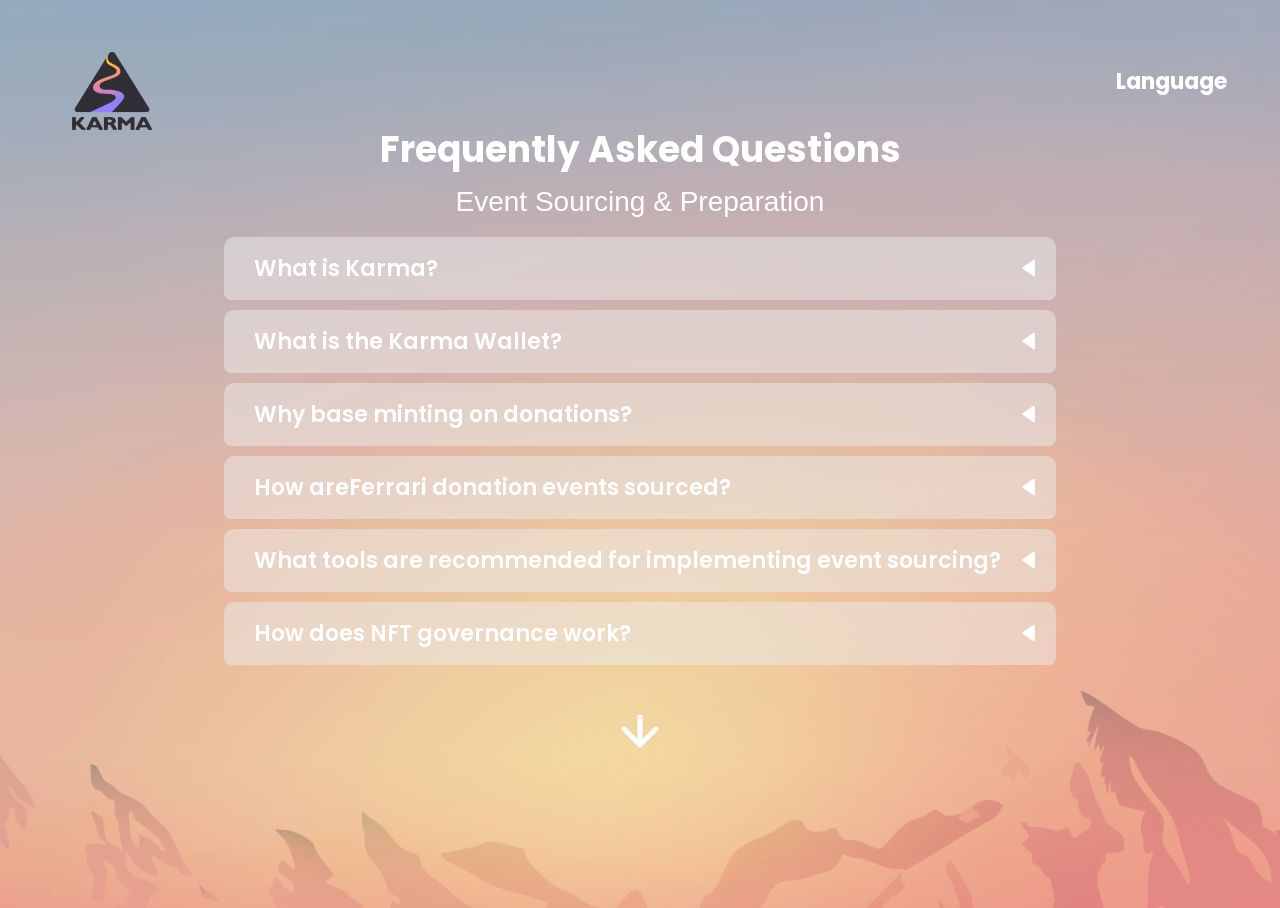
==== commit e586394b: "change faq" ====
--- a/faq/index.html
+++ b/faq/index.html
@@ -35,25 +35,6 @@
             </a>
             <div class="nav">
                 <div class="nav-faq" id="nav-faq">
-                    <svg xmlns="http://www.w3.org/2000/svg" width="48" height="48" viewBox="0 0 24 24">
-                        <path fill="#fff" d="M4 18q-.425 0-.712-.288T3 17t.288-.712T4 16h16q.425 0 .713.288T21 17t-.288.713T20 18zm0-5q-.425 0-.712-.288T3 12t.288-.712T4 11h16q.425 0 .713.288T21 12t-.288.713T20 13zm0-5q-.425 0-.712-.288T3 7t.288-.712T4 6h16q.425 0 .713.288T21 7t-.288.713T20 8z" />
-                    </svg>
-                </div>
-                <div class="category-nav" id="category-nav">
-                    <div class="close-btn_nav"> 
-                        <svg xmlns="http://www.w3.org/2000/svg" width="48" height="48" viewBox="0 0 24 24">
-                            <path fill="#fff" d="M6.4 19L5 17.6l5.6-5.6L5 6.4L6.4 5l5.6 5.6L17.6 5L19 6.4L13.4 12l5.6 5.6l-1.4 1.4l-5.6-5.6z" />
-                        </svg>
-                    </div>
-                    <div class="sourcing active">
-                        <a href="#" data-target="box1">Event Sourcing & Preparation</a>
-                    </div>
-                    <div class="witness">
-                        <a href="#" data-target="box2">Witness & Minting</a>
-                    </div>
-                    <div class="allocation">
-                        <a href="#" data-target="box3">Allocation</a>
-                    </div>
                     <div class="nav-language">
                         <div id="lang-toggle">Language</div>
                         <div id="lang-submenu" class="hidden">
--- a/faq/index.css
+++ b/faq/index.css
@@ -19,7 +19,6 @@
     background-position: center;
     background-attachment: fixed
 } 
-
 main{
     position: relative;
     display: flex;
@@ -27,12 +26,13 @@
     align-items: center;
     width: 100%;
     padding-top: 0 !important;
-    z-index: 100000;
+    z-index: 100000 !important;
     overflow: hidden;
 }
 #header {
-    position: fixed !important;
+    position: relative ;
     margin-top: 52px;
+    z-index: 99999;
 }
 #header .logo a{
     cursor: pointer;
@@ -50,67 +50,14 @@
     justify-content: center;
 }
 #container-f {
-    margin: 130px 0 0 !important;
+    margin: 10px 0 0 !important;
     display: flex;
     width: 100%;
     position: relative;
     gap: 50px;
     justify-content: center;
 }
-.category-nav {
-    display: none;
-    position: absolute;
-    top: 100%;
-    box-shadow: 0 4px 8px rgba(0,0,0,0.1);
-    z-index: 100;
-    width: 250px;
-    border-radius: 4px;
-    height: fit-content;
-    gap: 10px;
-    padding: 10px;
-    background: #D9D9D9 !important;
-}
-.category-nav .close-btn_nav{
-    position: absolute;
-    top: 20px;
-    right: 20px;
-    cursor: pointer;
-    padding: 10px;
-    z-index: 100;
-    display: none;
-}
-
-.category-nav .close-btn_nav svg{
-    position: absolute;
-    right: 0;
-    width: 25px;
-    height: 25px;
-    z-index: 99;
-}
-
-.category-nav.visible {
-    display: block;
-}
-
-.category-nav div {
-    padding: 10px 15px;
-    cursor: pointer;
-    transition: background-color 0.3s;
-}
-
-.category-nav div:hover a{
-    color: #000;
-}
-
-.category-nav div.active a {
-    font-weight: bold;
-    color: #000;
-}
-
-.category-nav div a {
-    font-weight: bold;
-    color: #f5f5f5;
-}
+
 .nav-faq {
     display: flex;
     gap: 5px;
@@ -129,12 +76,14 @@
 .faq-box.active {
     display: flex;
 }
-
+.is-fixed{
+    position: fixed !important;
+}
 .show-more-btn {
     display: flex;
     align-items: center;
     justify-content: center;
-    margin-top: 40px;
+    margin-top: 30px;
     padding: 10px;
     border-radius: 4px;
     cursor: pointer;
@@ -166,32 +115,7 @@
     visibility: visible;
     opacity: 1;
 }
-.category-nav .sourcing,
-.category-nav .witness,
-.category-nav .allocation {
-    font-size: 24px;
-    font-weight: 600;
-    border-bottom: 1px solid;
-    padding-bottom: 10px;
-    cursor: pointer;
-}
-.category-nav .sourcing a,
-.category-nav .witness a,
-.category-nav .allocation a {
-    text-decoration: none;
-    width: 100%;
-    height: 100%;
-    display: flex !important;
-    justify-content: flex-start !important; 
-}
-.category-nav .sourcing:hover a,
-.category-nav .witness:hover a,
-.category-nav .allocation:hover a,
-.category-nav .sourcing:active a,
-.category-nav .witness:active a,
-.category-nav .allocation:active a{
-    justify-content: flex-start !important; 
-}
+
 #container-f .faq-container {
     display: flex;
     align-items: center;
@@ -204,7 +128,7 @@
 
 #container-f .faq-container h1 {
     font-family: "Poppins", sans-serif;
-    font-size: 60px;
+    font-size: 60px !important;
     font-style: normal;
     font-weight: 700;
     line-height: normal;
@@ -232,6 +156,7 @@
 /* Ensure no parent elements block clicks */
 .faq-container, .faq-container_content, .faq-box {
     pointer-events: auto;
+    padding-bottom: 50px;
 }
 .faq-container_content .faq-box .faq-box_title {
     font-size: 20px;
@@ -240,8 +165,8 @@
 .faq-container_content .faq-box .faq-box_title h2 {
     width: 100%;
     text-align: center;
+    font-size: 30px !important;
     color: #fff;
-    padding-bottom: 35px;
 }
 .faq-container_content .faq-box .faq-box_content {
     width: 100%;
@@ -322,7 +247,7 @@
     left: 0;
     width: 100%;
     height: 100%;
-    z-index: 99999;
+    z-index: 9999;
     display: flex;
     justify-content: center;
     align-items: center;
@@ -330,7 +255,7 @@
 
 .fullscreen-content {
     width: 100%;
-    height: calc(100% - 104px); /* 52px offset from top and bottom */
+    height: calc(100% - 104px); 
     max-width: 60%;
     margin: 0 auto;
     border-radius: 8px;
@@ -419,30 +344,32 @@
 .diagram-button:hover {
     background: rgba(255, 255, 255, 0.3);
 }
-#header .nav .category-nav .nav-language{
+#header .nav .nav-language{
     position: relative !important;
     align-items: center;
     width: 100%;
     justify-content: center !important;
     display: flex;
 }
-#header .nav .category-nav .nav-language #lang-toggle{
+#header .nav .nav-language #lang-toggle{
     align-items: center;
     width: 100%;
     padding: 0 !important;
     justify-content: start !important;
     display: flex;
 }
-#header .nav .category-nav .nav-language #lang-submenu{
+#header .nav .nav-language #lang-toggle:hover{
+    color: #000 !important;
+}
+#header .nav .nav-language #lang-submenu{
     display: flex;
     flex-direction: column;
     align-items: start;
     justify-content: flex-start;
     padding: 10px;
-    gap: 0px !important;
-    height: fit-content;
-    width: 60% !important;
-    top: 130% !important;
+    height: fit-content !important;
+    gap: 10px !important;
+    width: 100% !important;
     left: -10px;
     z-index: 1000;
     position: absolute;
@@ -451,22 +378,22 @@
     border-radius: 4px;
     background: #D9D9D9 !important;
 }
-#header .nav .category-nav .nav-language #lang-submenu.hidden{
+#header .nav .nav-language #lang-submenu.hidden{
     display: none ;
 
 }
-#header .nav .category-nav  .nav-language #lang-submenu .lang{
+#header .nav  .nav-language #lang-submenu .lang{
     font-size: 20px;
     width: 100%;
     cursor: pointer;
     font-weight: 700;
     height: 100%;
 }
-#header .nav .category-nav .nav-language #lang-submenu .lang:hover,
-#header .nav .category-nav .nav-language #lang-submenu .lang.active{
+#header .nav .nav-language #lang-submenu .lang:hover,
+#header .nav .nav-language #lang-submenu .lang.active{
     color: #000;
 }
-#header .nav .category-nav .nav-language #lang-toggle{
+#header .nav .nav-language #lang-toggle{
     display: flex;
     align-items: center;
     width: 100%;
@@ -475,18 +402,89 @@
     height: 100%;
     font-size: 24px;
 }
-#header .nav .category-nav .nav-language #lang-toggle:hover{
+#header .nav .nav-language #lang-toggle:hover{
     color: #fff;
     transition: all .3s ease-in-out ;
+}
+.fullscreen-overlay {
+    position: fixed;
+    top: 0;
+    left: 0;
+    width: 100%;
+    height: 100%;
+    background-color: transparent;
+    z-index: 10000; 
+}
+
+.fullscreen-diagram {
+    position: fixed;
+    top: 0;
+    left: 0;
+    width: 100%;
+    height: 100%;
+    z-index: 10001; 
+    display: flex;
+    justify-content: center;
+    align-items: center;
+    pointer-events: auto; 
+}
+
+.fullscreen-content {
+    width: 100%;
+    height: calc(100% - 104px);-width: 60%;
+    margin: 0 auto;
+    border-radius: 8px;
+    position: fixed;
+    top: 52px;
+    bottom: 52px;
+    left: 0;
+    right: 0;
+    overflow: auto;
+    display: flex;
+    flex-direction: column;
+    z-index: 10002; 
+    pointer-events: auto; 
+}
+
+.diagram-display {
+    flex: 1;
+    display: flex;
+    align-items: center;
+    justify-content: space-between;
+    flex-direction: column;
+    gap: 20px;
+    padding: 30px 20px;
+    border-radius: 0 0 8px 8px;
+    overflow: hidden;
+    pointer-events: auto; 
+}
+
+.close-fullscreen-btn {
+    max-width: 15%;
+    border: none;
+    border-radius: 4px;
+    padding: 4px 16px;
+    font-size: 16px;
+    font-weight: 600;
+    cursor: pointer;
+    transition: all 0.3s ease;
+    z-index: 10003; 
+    background: #fff;
+    color: #000;
+    border: 1px solid rgba(255, 255, 255, 0.4);
+    pointer-events: auto; 
 }
 /*respon*/
 @media (min-width: 1920px) {
     #container-f .faq-container h1{
-        font-size: 64px;
+        font-size: 64px !important;
     }
     #header .nav .nav-faq svg{
         width: 48px !important;
         height: 48px !important;
+    }
+    .faq-container_content .faq-box .faq-box_title h2{
+        font-size: 32px !important;
     }
 }
 @media (min-width: 1440px) {
@@ -500,26 +498,23 @@
         width: 40px;
         height: 40px;
     }
-    .category-nav .sourcing,
-    .category-nav .witness,
-    .category-nav .allocation,
     .nav-language #lang-toggle
     {
         font-size: 22px !important;
     }
     #container-f .faq-container h1 {
-        font-size: 54px;
-    }
-    .faq-container_content .faq-box .faq-box_title h2{
-        font-size: 32px !important;
+        font-size: 54px !important;
     }
     #container-f .faq-container {
         max-width: 65%;
     }
+    .faq-container_content .faq-box .faq-box_title h2{
+        font-size: 28px !important;
+    }
 }
 @media (min-width: 1200px){
     #container-f .faq-container h1{
-        font-size: 48px;
+        font-size: 48px !important;
     }
 }
 @media (max-width: 1200px) {
@@ -529,7 +524,7 @@
     }
     .fullscreen-content {
         max-width: 70% !important;
-        inset:  100px 0 0 0 !important;
+        inset:  52px 0 0 0 !important;
     }
     #header {
         padding: 0 32px !important;
@@ -547,14 +542,11 @@
         max-height: 70px;
         margin-top: 25px;
     }
-    .category-nav {
-        gap: 25px;
-    }
     #container-f .faq-container h1 {
-        font-size: 44px;
+        font-size: 44px !important;
     }
     .faq-container_content .faq-box .faq-box_title h2{
-        font-size: 30px !important;
+        font-size: 26px !important;
     }
     .faq-box .faq-box_content .question {
         font-size: 20px;
@@ -574,7 +566,7 @@
 }
 @media (min-width: 990px){
     #container-f .faq-container h1{
-        font-size: 36px;
+        font-size: 36px !important;
     }
 
 }
@@ -585,11 +577,6 @@
     #header{
         margin-top: 25px !important;
     }
-    .category-nav .sourcing a,
-.category-nav .witness a,
-.category-nav .allocation a {
-    text-align: start !important; 
-}
     #header .nav .nav-faq svg{
         width: 30px;
         height: 30px;
@@ -605,7 +592,7 @@
         font-size: 14px;
     }
     #container-f .faq-container h1{
-        font-size: 36px;
+        font-size: 36px !important;
     }
     .faq-box .faq-box_content .accordion .show-answer svg {
         width: 18px;
@@ -627,15 +614,6 @@
         justify-content: end;
         width: 100%;
     }
-    .category-nav .sourcing,
-    .category-nav .witness,
-    .category-nav .allocation {
-        font-size: 20px;
-        border-bottom: none;
-        padding: 10px 15px;
-        border-radius: 10px;
-        text-align: center;
-    }
     #container-f {
         flex-direction: column;
         align-items: center;
@@ -645,7 +623,7 @@
         gap: 0;
     }
     .faq-container_content .faq-box .faq-box_title h2{
-        font-size: 28px !important;
+        font-size: 25px !important;
     }
 
 }
@@ -666,24 +644,15 @@
         max-width: 80px;
         max-height: 60px;
     }
-    .category-nav {
-        gap: 15px;
-    }
-    .category-nav .sourcing,
-    .category-nav .witness,
-    .category-nav .allocation {
-        font-size: 18px;
-        padding: 8px 12px;
-    }
     #container-f .faq-container {
         max-width: 90%;
     }
     #container-f .faq-container h1 {
-        font-size: 28px ;
+        font-size: 28px !important;
         margin-bottom: 0;
     }
     .faq-container_content .faq-box .faq-box_title h2{
-        font-size: 22px;
+        font-size: 22px !important;
     }
     .faq-box .faq-box_content .question {
         font-size: 18px;
@@ -708,36 +677,32 @@
 }
 
 @media (max-width: 640px) {
-    .category-nav .sourcing a,
-    .category-nav .witness a,
-    .category-nav .allocation a {
-        text-align: center !important; 
-    }
-    .category-nav .sourcing a,
-    .category-nav .witness a,
-    .category-nav .allocation a {
-        display: flex;
-        justify-content: center !important;
+    #header .nav .nav-faq{
+        padding-bottom: 30px;
     }
     #header .nav .nav-faq svg{
         width: 28px;
         height: 28px;
     }
-    #header .nav .category-nav .nav-language #lang-submenu .lang:hover,
-    #header .nav .category-nav .nav-language #lang-submenu .lang.active{
-        color: #ccc;
+    #header .nav .nav-language #lang-submenu .lang:hover,
+    #header .nav .nav-language #lang-submenu .lang.active{
+        text-decoration: underline;
+        color: #fff;
         padding: 0 15px !important;
 }
-    #header .nav .category-nav .nav-language #lang-submenu{
+    #header .nav .nav-language #lang-submenu{
         background: unset !important;
         left: 50%;
         transform: translateX(-50%);
     }
-    #header .nav .category-nav .nav-language #lang-toggle{
+    #header .nav .nav-language #lang-toggle{
         justify-content: center !important;
         padding-left: 10px !important;
     }
-    #header .nav .category-nav .nav-language{
+    #header .nav .nav-language #lang-toggle:hover{
+        color: #ccc !important;
+    }
+    #header .nav .nav-language{
         padding: 0 !important;
     }
     #container-f{
@@ -749,6 +714,7 @@
     }
     .diagram-display {
         justify-content: space-evenly;
+
     }
     .question-display {
         font-size: 16px;
@@ -756,8 +722,9 @@
     }
     .fullscreen-content {
         max-width: 90% !important;
-        inset:  100px 0 0 0 !important;
+        inset:  35px 0 0 0 !important;
         height: 80vh;
+        z-index: 99997 !important;
     }
     .close-fullscreen-btn{
         max-width: 20%;
@@ -765,19 +732,13 @@
         font-size: 13px;
     }
     .fullscreen-image {
-        max-height: 90%;
+        max-height: 95%;
     }
     .faq-box .faq-box_content .accordion .show-answer svg {
         width: 14px;
         height: 14px;
     }
 
-    .category-nav .close-btn_nav {
-        display: block; 
-    }
-    .category-nav .close-btn_nav:hover svg path {
-        fill: #ccc; 
-    }
     .faq-container_content .faq-box .faq-box_content{
         color: #000;
         z-index: 10;
@@ -794,16 +755,6 @@
     #header .nav {
         gap: 0 !important;
     }    
-    .category-nav {
-        gap: 10px;
-        background: rgba(0,0,0,0.9) !important;
-    }
-    .category-nav .sourcing,
-    .category-nav .witness,
-    .category-nav .allocation {
-        font-size: 16px;
-        padding: 6px 10px;
-    }
     #container-f .faq-container {
         max-width: 95%;
         gap: 0;
@@ -814,7 +765,7 @@
     }
     #container-f .faq-container h1 {
         margin-bottom: 0;
-        font-size: 28px;
+        font-size: 26px !important;
     }
     .faq-box .faq-box_content .question {
         font-size: 16px;
@@ -841,47 +792,6 @@
     h1,h2{
         color: #000;
     }
-    .category-nav {
-        display: none; 
-        position: fixed;
-        top: 0; 
-        object-fit: cover;
-        left: 0;
-        width: 100%;
-        bottom: 0;
-        height: 100%;
-        background: rgba(0, 0, 0, 0.9); 
-        flex-direction: column; 
-        align-items: center;
-        padding: 20px;
-        box-shadow: 0 4px 8px rgba(0, 0, 0, 0.2);
-        z-index: 99;
-        align-items: center;
-        justify-content: center;
-    }
-    .category-nav.visible {
-        display: flex; 
-    }
-    .category-nav div {
-        width: 100%;
-        text-align: center;
-        padding: 15px;
-    }
-    .category-nav div:last-child {
-        border-bottom: none;
-    }
-    .category-nav div a {
-        color: #fff;
-        font-size: 18px;
-        text-decoration: none;
-    }
-    .category-nav div.active a {
-        color: #fff;
-        font-weight: bold;
-    }
-    .category-nav div:hover a {
-        color: #ddd;
-    }
     .faq-box .faq-box_content .question {
         padding: 12px 40px 12px 20px;
     }
@@ -891,9 +801,46 @@
     .show-more-btn svg{
         width: 32px;
     }
+    body.fullscreen-active main {
+        z-index: 900 !important; 
+    }
+    
+    .fullscreen-diagram {
+        z-index: 10001 !important;
+        padding: 15px 0 !important;
+    }
+    
+    .fullscreen-content {
+        z-index: 10002 !important;
+        position: fixed !important;
+        max-width: 85% !important;
+    }
+    
+    .close-fullscreen-btn {
+        z-index: 10003 !important;
+    }
+    
+    .fullscreen-overlay {
+        z-index: 10000 !important;
+        background-color: rgba(0, 0, 0, 0.1);
+    }
+    .fullscreen-content{
+        position: unset  !important;
+    }
+    .fullscreen-diagram{
+        z-index: 10001;
+    }
+     main{
+        min-height: 100vh !important;
+        z-index: 10000;
+     }
+
 }
 
 @media (max-width: 450px) {
+    #header .nav .nav-language #lang-submenu{
+        gap: 8px !important;
+    }
     #header .nav .nav-faq svg{
         width: 24px;
         height: 24px;
@@ -916,11 +863,6 @@
     }
     #container-f{
         margin-top: 10px !important;
-    }
-    .category-nav .sourcing,
-    .category-nav .witness,
-    .category-nav .allocation {
-        font-size: 14px;
     }
     #container-f .faq-container h2 {
         margin-bottom: 0;
@@ -946,7 +888,6 @@
         flex-direction: column;
         align-items: flex-start;
     }
-    
     .fullscreen-header .question-text {
         font-size: 14px;
         margin-top: 8px;
@@ -959,8 +900,7 @@
     }
     .fullscreen-content {
         max-width: 95% !important;
-        inset: 80px 0 0 0 !important;
-        height: 84vh;
+        height: 85vh;
     }
     .diagram-display {
         padding: 10px 15px;
--- a/style.css
+++ b/style.css
@@ -120,7 +120,7 @@
     height: 60px;
     padding: 0 72px;
     position: relative;
-    z-index: 100000000;
+    z-index: 10000;
     overflow: visible;
 }
 #header .logo{
@@ -193,7 +193,6 @@
 }
 #header .nav .nav-language #lang-submenu.hidden{
     display: none ;
-
 }
 #header .nav .nav-language #lang-submenu .lang{
     font-size: 20px;
